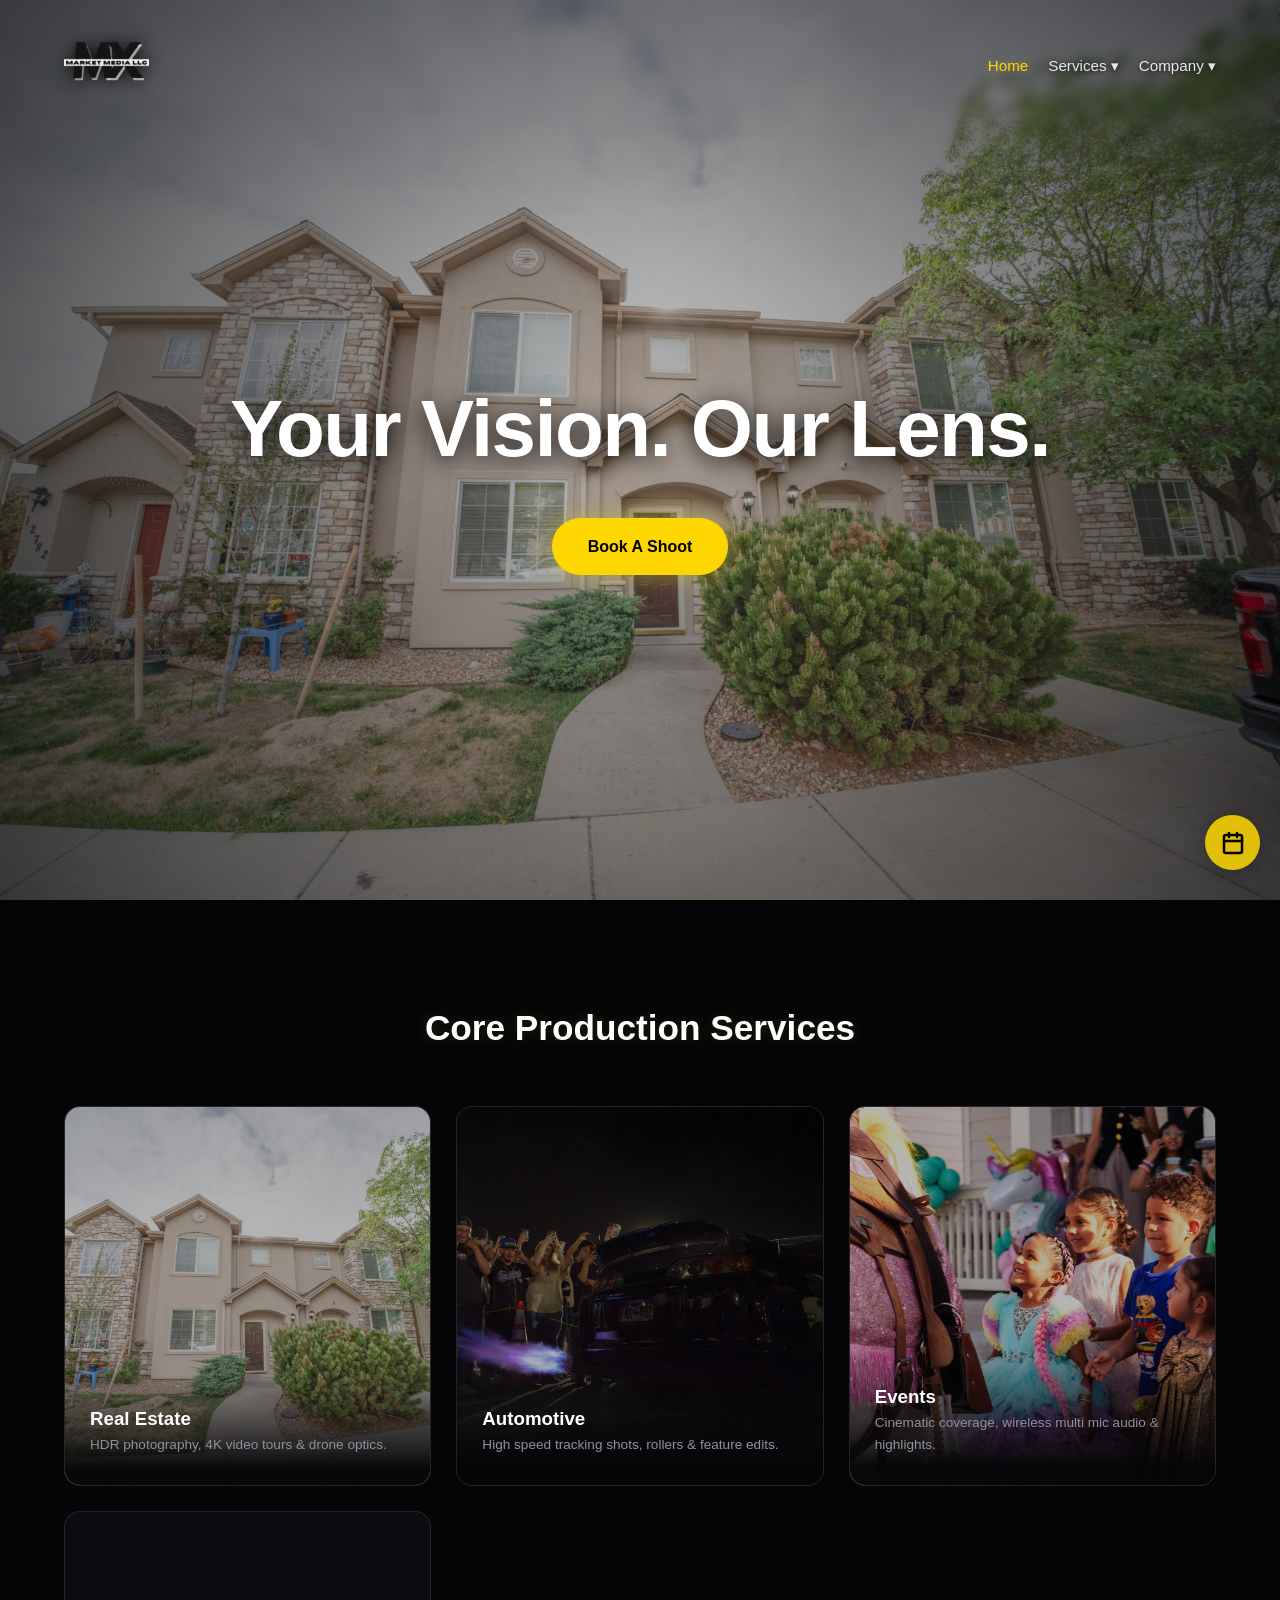
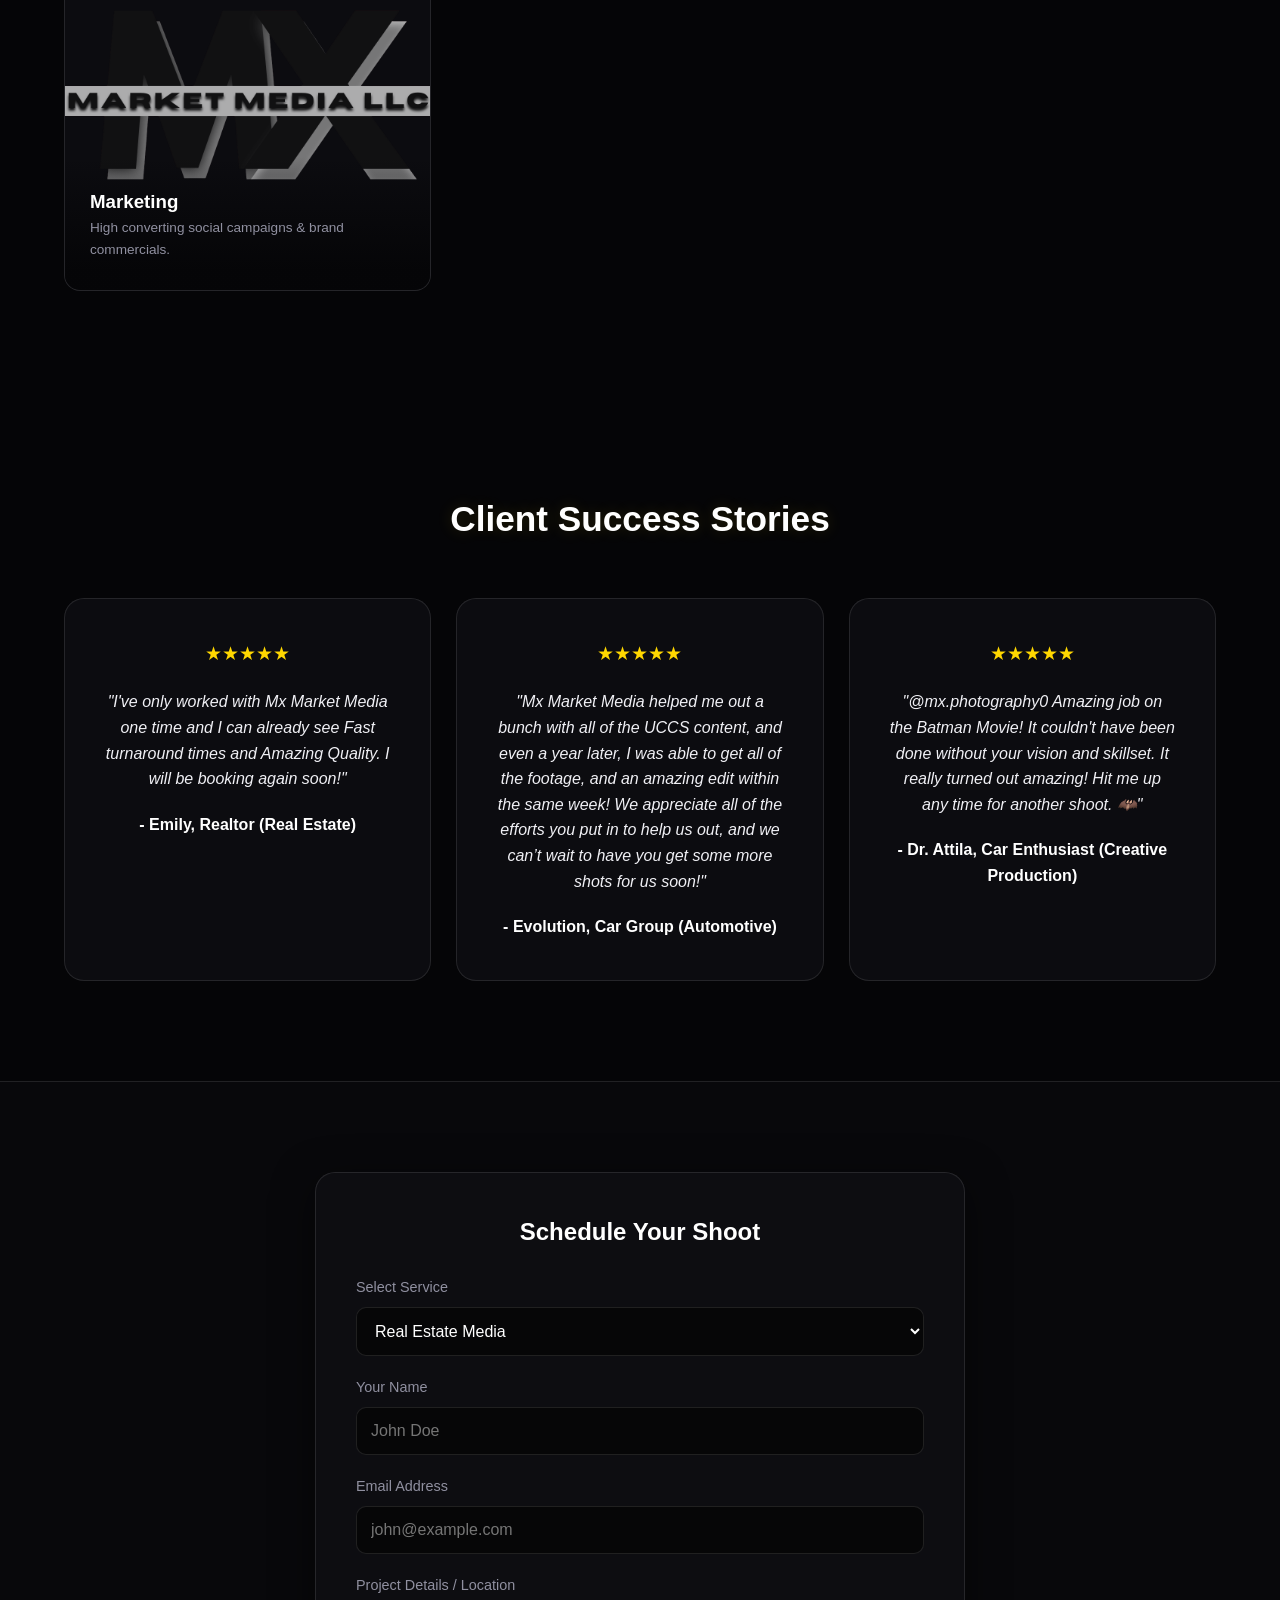
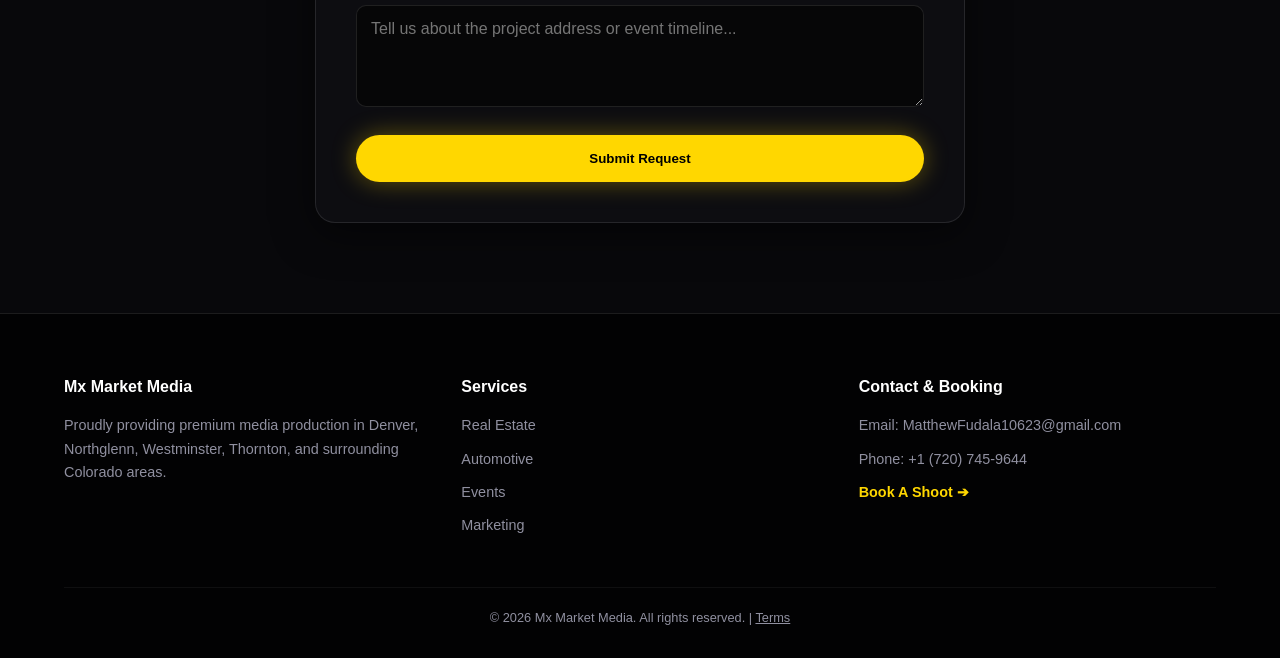
==== index.html @ cdf4feaf "Update index.html" ====
<!DOCTYPE html>
<html lang="en">
<head>
  <meta charset="UTF-8" />
  <meta name="viewport" content="width=device-width, initial-scale=1.0" />
  <title>Denver & Northglenn Videographer & Photographer | Mx Market Media</title>
  
  <!-- SEO Meta Description -->
  <meta name="description" content="High-end commercial videographer and photographer serving Denver, Northglenn, Westminster, and all of Colorado. Specializing in real estate, automotive, and event media." />
  
  <!-- Favicon -->
  <link rel="icon" type="image/png" href="images/favicon.png" />
  
  <link rel="stylesheet" href="style.css?v=8" />
  
  <!-- Local Business Schema for SEO -->
  <script type="application/ld+json">
  {
    "@context": "https://schema.org",
    "@type": "LocalBusiness",
    "name": "Mx Market Media LLC",
    "image": "https://www.mxmarketmedia.com/mx-market-media-logo.png",
    "url": "https://www.mxmarketmedia.com",
    "telephone": "+1-720-745-9644",
    "priceRange": "$$",
    "address": {
      "@type": "PostalAddress",
      "addressLocality": "Northglenn",
      "addressRegion": "CO",
      "addressCountry": "US"
    },
    "areaServed": [
      "Denver",
      "Thornton",
      "Northglenn",
      "Commerce City",
      "Lakewood",
      "Westminster",
      "Federal Heights",
      "Brighton",
      "Arvada",
      "Louisville",
      "Superior"
    ]
  }
  </script>
</head>
<body>

  <!-- Header with Dropdown Navigation -->
  <header>
    <a href="index.html">
      <img src="images/logo.png" alt="Mx Market Media" class="site-logo" onerror="this.onerror=null; this.src='images/logo.webp';" />
    </a>
       <nav>
      <a href="index.html" class="active">Home</a>
      
      <div class="dropdown" id="servicesDropdown">
        <span class="dropbtn">Services ▾</span>
        <div class="dropdown-content">
          <a href="real-estate.html">Real Estate</a>
          <a href="automotive.html">Automotive</a>
          <a href="events.html">Events</a>
          <a href="marketing.html">Marketing</a>
        </div>
      </div>

      <div class="dropdown" id="companyDropdown">
        <span class="dropbtn">Company ▾</span>
        <div class="dropdown-content">
          <a href="about.html">About</a>
          <a href="gear.html">Gear</a>
          <a href="terms.html">Terms & Conditions</a>
        </div>
      </div>
    </nav>

  </header>

  <!-- Hero Section -->
  <section class="hero">
    <video class="hero-video" autoplay loop muted playsinline poster="images/real-estate-1.jpg">
      <source src="images/hero-video.mp4" type="video/mp4" />
    </video>
    <div class="hero-overlay"></div>
    <h1>Your Vision. Our Lens.</h1>
    <a href="#booking" class="btn-gold">Book A Shoot</a>
  </section>

  <!-- Services Gateway Grid -->
  <section class="services-section">
    <h2 class="section-title">Core Production Services</h2>
    <div class="services-grid">
      
      <a href="real-estate.html" class="service-card">
        <img src="images/real-estate-1.jpg" alt="Denver real estate photography and 4K video tours by Mx Market Media" onerror="this.src='https://images.unsplash.com/photo-1600596542815-ffad4c1539a9?w=800'" />
        <div class="service-card-content">
          <h3 style="color: #FFF;">Real Estate</h3>
          <p style="color: var(--text-muted); font-size: 0.85rem;">HDR photography, 4K video tours & drone optics.</p>
        </div>
      </a>

      <a href="automotive.html" class="service-card">
        <img src="images/automotive-1.jpg" alt="Automotive tracking shots and car videography in Westminster and Denver" onerror="this.src='https://images.unsplash.com/photo-1617814076367-b759c7d7e738?w=800'" />
        <div class="service-card-content">
          <h3 style="color: #FFF;">Automotive</h3>
          <p style="color: var(--text-muted); font-size: 0.85rem;">High speed tracking shots, rollers & feature edits.</p>
        </div>
      </a>

      <a href="events.html" class="service-card">
        <img src="images/events-1.jpg" alt="Northglenn and Denver event video coverage and highlight reels" onerror="this.src='https://images.unsplash.com/photo-1511578314322-379afb476865?w=800'" />
        <div class="service-card-content">
          <h3 style="color: #FFF;">Events</h3>
          <p style="color: var(--text-muted); font-size: 0.85rem;">Cinematic coverage, wireless multi mic audio & highlights.</p>
        </div>
      </a>

      <a href="marketing.html" class="service-card">
        <img src="images/marketing-1.jpg" alt="Commercial video marketing and brand campaigns in Colorado" onerror="this.src='https://images.unsplash.com/photo-1460925895917-afdab827c52f?w=800'" />
        <div class="service-card-content">
          <h3 style="color: #FFF;">Marketing</h3>
          <p style="color: var(--text-muted); font-size: 0.85rem;">High converting social campaigns & brand commercials.</p>
        </div>
      </a>

    </div>
  </section>

  <!-- Testimonial Section -->
  <section class="testimonial-section">
    <h2 class="section-title">Client Success Stories</h2>
    <div class="testimonial-grid">
      
      <div class="testimonial-card">
        <span class="stars">★★★★★</span>
        <p class="testimonial-text">"I've only worked with Mx Market Media one time and I can already see Fast turnaround times and Amazing Quality. I will be booking again soon!"</p>
        <span class="testimonial-author">- Emily, Realtor (Real Estate)</span>
      </div>

      <div class="testimonial-card">
        <span class="stars">★★★★★</span>
        <p class="testimonial-text">"Mx Market Media helped me out a bunch with all of the UCCS content, and even a year later, I was able to get all of the footage, and an amazing edit within the same week! We appreciate all of the efforts you put in to help us out, and we can’t wait to have you get some more shots for us soon!"</p>
        <span class="testimonial-author">- Evolution, Car Group (Automotive)</span>
      </div>

      <div class="testimonial-card">
        <span class="stars">★★★★★</span>
        <p class="testimonial-text">"@mx.photography0 Amazing job on the Batman Movie! It couldn't have been done without your vision and skillset. It really turned out amazing! Hit me up any time for another shoot. 🦇"</p>
        <span class="testimonial-author">- Dr. Attila, Car Enthusiast (Creative Production)</span>
      </div>

    </div>
  </section>

  <!-- Bottom Contact / Booking Form -->
  <section id="booking" class="booking-section">
    <div class="form-container">
      <h2 style="text-align: center; margin-bottom: 25px; color: #FFF;">Schedule Your Shoot</h2>
      <form action="https://formspree.io/f/mkodbawg" method="POST">
        <div class="form-group">
          <label for="service">Select Service</label>
          <select id="service" name="service" required>
            <option value="Real Estate">Real Estate Media</option>
            <option value="Automotive">Automotive Media</option>
            <option value="Event Coverage">Event Coverage</option>
            <option value="Commercial Marketing">Commercial / Brand</option>
          </select>
        </div>
        <div class="form-group">
          <label for="name">Your Name</label>
          <input type="text" id="name" name="name" placeholder="John Doe" required />
        </div>
        <div class="form-group">
          <label for="email">Email Address</label>
          <input type="email" id="email" name="email" placeholder="john@example.com" required />
        </div>
        <div class="form-group">
          <label for="details">Project Details / Location</label>
          <textarea id="details" name="details" rows="4" placeholder="Tell us about the project address or event timeline..."></textarea>
        </div>
        <button type="submit" class="btn-gold" style="width: 100%;">Submit Request</button>
      </form>
    </div>
  </section>

  <!-- Global Footer -->
  <footer>
    <div class="footer-grid">
      <div class="footer-col">
        <h4>Mx Market Media</h4>
        <p>Proudly providing premium media production in Denver, Northglenn, Westminster, Thornton, and surrounding Colorado areas.</p>
      </div>
      <div class="footer-col">
        <h4>Services</h4>
        <a href="real-estate.html">Real Estate</a>
        <a href="automotive.html">Automotive</a>
        <a href="events.html">Events</a>
        <a href="marketing.html">Marketing</a>
      </div>
      <div class="footer-col">
        <h4>Contact & Booking</h4>
        <a href="mailto:MatthewFudala10623@gmail.com">Email: MatthewFudala10623@gmail.com</a>
        <a href="tel:+1 (720) 745-9644">Phone: +1 (720) 745-9644</a>
        <a href="#booking" style="color: var(--accent-gold) !important; font-weight: 600; margin-top: 5px;">Book A Shoot ➔</a>
      </div>
    </div>
    <div class="footer-bottom">&copy; 2026 Mx Market Media. All rights reserved. | <a href="terms.html" style="color: var(--text-muted, #aaa); text-decoration: underline;">Terms</a></div>
  </footer>

<!-- Floating Booking Icon -->
  <div class="floating-booking-btn" onclick="Calendly.initPopupWidget({url: 'https://calendly.com/matthewfudala10623/booking'}); return false;">
    <svg width="24" height="24" viewBox="0 0 24 24" fill="none" stroke="currentColor" stroke-width="2.5" stroke-linecap="round" stroke-linejoin="round">
      <rect x="3" y="4" width="18" height="18" rx="2" ry="2"></rect>
      <line x1="16" y1="2" x2="16" y2="6"></line>
      <line x1="8" y1="2" x2="8" y2="6"></line>
      <line x1="3" y1="10" x2="21" y2="10"></line>
    </svg>
  </div>

  <link href="https://assets.calendly.com/assets/external/widget.css" rel="stylesheet">
  <script src="https://assets.calendly.com/assets/external/widget.js" type="text/javascript" async></script>

  <script>
    document.addEventListener('DOMContentLoaded', () => {
      // Highlight Active Tab
      const currentPath = window.location.pathname.split("/").pop() || 'index.html';
      document.querySelectorAll('nav a').forEach(link => {
        if (link.getAttribute('href') === currentPath) link.classList.add('active-link');
      });
    });
  </script>

</body>
</html>
---- style.css ----
/* ==========================================
   MX MARKET MEDIA - CRYSTAL GLASS DESIGN SYSTEM
   ========================================== */
:root {
  --bg-dark: #050507;
  --card-bg: rgba(18, 18, 22, 0.65);
  --accent-gold: #FFD700;
  --gold-glow: rgba(255, 215, 0, 0.35);
  --text-main: #F0F0F5;
  --text-muted: #9090A0;
  --glass-border: rgba(255, 255, 255, 0.1);
}

* {
  margin: 0;
  padding: 0;
  box-sizing: border-box;
  font-family: -apple-system, BlinkMacSystemFont, "SF Pro Display", "Segoe UI", Roboto, sans-serif;
}

body {
  background-color: var(--bg-dark);
  color: var(--text-main);
  overflow-x: hidden;
  line-height: 1.6;
}

/* Kills any browser default purple hyperlink text */
a, a:visited {
  color: var(--text-main);
  text-decoration: none;
}

/* ==========================================
   HEADER & DROPDOWN NAVIGATION (WITH FADE)
   ========================================== */
header {
  position: fixed;
  top: 0;
  left: 0;
  width: 100%;
  z-index: 9999;
  display: flex;
  justify-content: space-between;
  align-items: center;
  padding: 20px 5%;
  background: transparent !important;
  border-bottom: none !important;
}

/* THE MAGIC FADE: Dialed down to a gentle 6px blur so it's easy on the eyes */
header::before {
  content: "";
  position: absolute;
  top: 0;
  left: 0;
  width: 100%;
  height: 140%; 
  z-index: -1;
  -webkit-backdrop-filter: blur(6px) saturate(110%);
  backdrop-filter: blur(6px) saturate(110%);
  -webkit-mask-image: linear-gradient(to bottom, black 55%, transparent 100%);
  mask-image: linear-gradient(to bottom, black 55%, transparent 100%);
}

/* Increased Logo Size */
.site-logo {
  height: 85px; 
  width: auto;
  object-fit: contain;
  filter: drop-shadow(0 0 8px rgba(0,0,0,0.8));
  transition: filter 0.3s ease, transform 0.3s ease;
}

.site-logo:hover {
  filter: drop-shadow(0 0 12px var(--gold-glow));
  transform: scale(1.02);
}

nav {
  display: flex;
  gap: 20px;
  align-items: center;
}

nav a, .dropbtn {
  color: rgba(255, 255, 255, 0.88) !important;
  font-size: 0.95rem;
  font-weight: 500;
  text-shadow: 0 1px 6px rgba(0, 0, 0, 0.9);
  transition: all 0.2s ease;
  cursor: pointer;
  display: flex;
  align-items: center;
  gap: 4px;
}

nav a:hover, nav a.active, .dropdown:hover .dropbtn, .dropdown.active .dropbtn {
  color: var(--accent-gold) !important;
  text-shadow: 0 0 10px var(--gold-glow);
}

/* Vertical Dropdown Menu */
.dropdown {
  position: relative;
  display: inline-block;
}

.dropdown-content {
  display: none;
  position: absolute;
  top: calc(100% + 15px);
  left: 50%;
  transform: translateX(-50%);
  background: rgba(10, 10, 14, 0.98);
  backdrop-filter: blur(12px);
  -webkit-backdrop-filter: blur(12px);
  min-width: 200px;
  border: 1px solid var(--glass-border);
  border-radius: 12px;
  padding: 8px 0;
  box-shadow: 0 15px 35px rgba(0,0,0,0.9), 0 0 20px rgba(255, 215, 0, 0.15);
  z-index: 10000;
  flex-direction: column;
}

.dropdown-content a {
  color: var(--text-main) !important;
  padding: 12px 20px;
  display: block;
  font-size: 0.9rem;
  text-align: left;
  white-space: nowrap;
  border-bottom: 1px solid rgba(255, 255, 255, 0.04);
}

.dropdown-content a:last-child {
  border-bottom: none;
}

.dropdown-content a:hover {
  background: rgba(255, 215, 0, 0.15);
  color: var(--accent-gold) !important;
}

.dropdown:hover .dropdown-content,
.dropdown.active .dropdown-content {
  display: flex;
}

/* ==========================================
   PAGE HEROES & SPACING
   ========================================== */
.hero {
  position: relative;
  height: 100vh;
  width: 100%;
  display: flex;
  flex-direction: column;
  justify-content: center;
  align-items: center;
  text-align: center;
  padding: 0 20px;
}

.page-hero {
  position: relative;
  padding: 190px 5% 70px;
  text-align: center;
  background: linear-gradient(to bottom, rgba(12, 12, 16, 0.85), var(--bg-dark));
  border-bottom: 1px solid var(--glass-border);
}

.page-hero h1 {
  font-size: clamp(2.4rem, 5vw, 4rem);
  font-weight: 800;
  margin-bottom: 15px;
  color: #FFFFFF;
  text-shadow: 0 2px 20px rgba(0,0,0,0.8);
}

.page-hero p {
  color: var(--text-muted);
  font-size: 1.1rem;
  max-width: 700px;
  margin: 0 auto;
}

.hero-video {
  position: absolute;
  top: 0;
  left: 0;
  width: 100%;
  height: 100%;
  object-fit: cover;
  z-index: -2;
}

.hero-overlay {
  position: absolute;
  top: 0;
  left: 0;
  width: 100%;
  height: 100%;
  background: radial-gradient(circle, rgba(5,5,7,0.2) 0%, rgba(5,5,7,0.75) 100%);
  z-index: -1;
}

.hero h1 {
  font-size: clamp(2.8rem, 7vw, 5rem);
  font-weight: 800;
  letter-spacing: -0.02em;
  margin-bottom: 25px;
  margin-top: 40px;
  color: #FFFFFF;
  text-shadow: 0 4px 25px rgba(0, 0, 0, 0.9);
}

/* ==========================================
   GOLD GLOW BUTTONS
   ========================================== */
.btn-gold {
  display: inline-block;
  padding: 16px 36px;
  background: var(--accent-gold);
  color: #000 !important;
  font-weight: 700;
  text-decoration: none;
  border-radius: 99px;
  border: none;
  cursor: pointer;
  box-shadow: 0 0 25px var(--gold-glow);
  transition: transform 0.2s ease, box-shadow 0.2s ease;
}

.btn-gold:hover {
  transform: translateY(-2px);
  box-shadow: 0 0 40px rgba(255, 215, 0, 0.65);
}

/* ==========================================
   GRIDS & IMAGE GALLERIES
   ========================================== */
.content-section {
  padding: 80px 5%;
  max-width: 1300px;
  margin: 0 auto;
}

.services-section {
  padding: 100px 5%;
  max-width: 1300px;
  margin: 0 auto;
}

.section-title {
  text-align: center;
  font-size: 2.2rem;
  margin-bottom: 50px;
  color: #FFFFFF;
  text-shadow: 0 0 15px rgba(255, 215, 0, 0.15);
}

.services-grid, .gear-grid, .gallery-grid {
  display: grid;
  grid-template-columns: repeat(auto-fit, minmax(280px, 1fr));
  gap: 25px;
}

/* Service Card Image Cut-Off Fix */
.service-card {
  position: relative;
  height: 380px;
  border-radius: 16px;
  overflow: hidden;
  text-decoration: none;
  border: 1px solid var(--glass-border);
  background: var(--card-bg);
  transition: transform 0.3s ease, border-color 0.3s ease, box-shadow 0.3s ease;
}

.service-card img {
  position: absolute;
  top: 0;
  left: 0;
  width: 100%;
  height: 100%;
  object-fit: cover;
  opacity: 0.7;
  z-index: 1; /* Keeps image beneath text */
  transition: transform 0.5s ease, opacity 0.5s ease;
}

.service-card-content {
  position: absolute;
  bottom: 0;
  left: 0;
  width: 100%;
  padding: 30px 25px;
  background: linear-gradient(to top, rgba(5,5,7,0.98) 15%, transparent);
  z-index: 2; /* Keeps text above image */
}

.service-card:hover {
  transform: translateY(-6px);
  border-color: rgba(255, 215, 0, 0.5);
  box-shadow: 0 0 30px var(--gold-glow);
}

.service-card:hover img {
  transform: scale(1.05);
  opacity: 0.9;
}

/* Gallery Portfolio Settings */
.gallery-card {
  position: relative;
  height: 280px;
  border-radius: 16px;
  overflow: hidden;
  border: 1px solid var(--glass-border);
  background: var(--card-bg);
  box-shadow: 0 10px 30px rgba(0,0,0,0.4);
  cursor: pointer; /* Makes it look clickable */
  transition: transform 0.3s ease, border-color 0.3s ease, box-shadow 0.3s ease;
}

.gallery-card img {
  width: 100%;
  height: 100%;
  object-fit: cover;
  transition: transform 0.5s ease, opacity 0.5s ease;
}

.gallery-card:hover {
  transform: translateY(-6px);
  border-color: rgba(255, 215, 0, 0.5);
  box-shadow: 0 0 30px var(--gold-glow);
}

.gallery-card:hover img {
  transform: scale(1.06);
}

.gear-card, .info-card {
  background: var(--card-bg);
  padding: 30px;
  border-radius: 16px;
  border: 1px solid var(--glass-border);
  backdrop-filter: blur(20px);
  box-shadow: 0 10px 30px rgba(0,0,0,0.4);
  transition: transform 0.3s ease, border-color 0.3s ease;
}

.gear-card:hover, .info-card:hover {
  transform: translateY(-4px);
  border-color: rgba(255, 215, 0, 0.4);
  box-shadow: 0 0 25px var(--gold-glow);
}

.gear-card h3, .info-card h3 {
  color: var(--accent-gold);
  margin-bottom: 15px;
  font-size: 1.25rem;
}

.gear-card ul {
  list-style: none;
  padding: 0;
}

.gear-card li {
  color: var(--text-main);
  padding: 8px 0;
  border-bottom: 1px solid rgba(255, 255, 255, 0.05);
  font-size: 0.95rem;
}

.gear-card li:last-child {
  border-bottom: none;
}

/* ==========================================
   LIGHTBOX OVERLAY ENGINE
   ========================================== */
.lightbox {
  display: none;
  position: fixed;
  z-index: 999999;
  left: 0;
  top: 0;
  width: 100%;
  height: 100%;
  background-color: rgba(5, 5, 7, 0.95);
  backdrop-filter: blur(10px);
  -webkit-backdrop-filter: blur(10px);
  align-items: center;
  justify-content: center;
}

.lightbox.active {
  display: flex;
}

.lightbox-img {
  max-width: 90%;
  max-height: 85vh;
  border-radius: 8px;
  box-shadow: 0 10px 40px rgba(0,0,0,0.8);
  user-select: none;
}

.close-lightbox {
  position: absolute;
  top: 25px;
  right: 35px;
  color: #fff;
  font-size: 45px;
  font-weight: 300;
  cursor: pointer;
  transition: color 0.2s ease;
  z-index: 1000000;
}

.close-lightbox:hover {
  color: var(--accent-gold);
}

.lightbox-prev, .lightbox-next {
  cursor: pointer;
  position: absolute;
  top: 50%;
  transform: translateY(-50%);
  background: rgba(0, 0, 0, 0.5);
  color: white;
  border: 1px solid rgba(255,255,255,0.2);
  font-size: 24px;
  padding: 15px 22px;
  border-radius: 50%;
  transition: all 0.2s ease;
  user-select: none;
}

.lightbox-prev:hover, .lightbox-next:hover {
  background: var(--accent-gold);
  color: black;
  border-color: var(--accent-gold);
}

.lightbox-prev { left: 30px; }
.lightbox-next { right: 30px; }

/* ==========================================
   FORM & FOOTER
   ========================================== */
.booking-section {
  padding: 90px 5%;
  background: rgba(10, 10, 14, 0.6);
  border-top: 1px solid var(--glass-border);
}

.form-container {
  max-width: 650px;
  margin: 0 auto;
  background: var(--card-bg);
  padding: 40px;
  border-radius: 20px;
  border: 1px solid var(--glass-border);
  backdrop-filter: blur(20px);
  box-shadow: 0 10px 40px rgba(0, 0, 0, 0.5);
}

.form-group {
  margin-bottom: 20px;
}

.form-group label {
  display: block;
  margin-bottom: 8px;
  font-size: 0.9rem;
  color: var(--text-muted);
}

.form-group input, .form-group select, .form-group textarea {
  width: 100%;
  padding: 14px;
  background: rgba(5, 5, 7, 0.8);
  border: 1px solid var(--glass-border);
  border-radius: 10px;
  color: #FFF;
  font-size: 1rem;
  outline: none;
  transition: border-color 0.2s ease, box-shadow 0.2s ease;
}

.form-group input:focus, .form-group select:focus, .form-group textarea:focus {
  border-color: var(--accent-gold);
  box-shadow: 0 0 10px var(--gold-glow);
}

footer {
  padding: 60px 5% 30px;
  background: #020203;
  border-top: 1px solid var(--glass-border);
}

.footer-grid {
  max-width: 1200px;
  margin: 0 auto;
  display: grid;
  grid-template-columns: repeat(auto-fit, minmax(220px, 1fr));
  gap: 40px;
  margin-bottom: 40px;
}

.footer-col h4 {
  color: #FFF;
  font-size: 1rem;
  margin-bottom: 15px;
}

.footer-col a, .footer-col p {
  display: block;
  color: var(--text-muted) !important;
  text-decoration: none;
  margin-bottom: 10px;
  font-size: 0.9rem;
  transition: color 0.2s ease;
}

.footer-col a:hover {
  color: var(--accent-gold) !important;
}

.footer-bottom {
  text-align: center;
  color: var(--text-muted);
  font-size: 0.8rem;
  padding-top: 20px;
  border-top: 1px solid rgba(255, 255, 255, 0.05);
}

/* Mobile Responsiveness */
@media (max-width: 768px) {
  header { padding: 14px 5%; }
  nav { gap: 14px; }
  nav a, .dropbtn { font-size: 0.85rem; }
  .site-logo { height: 60px; } 
  .page-hero { padding: 150px 5% 50px; }
  .form-container { padding: 25px; }
  
  /* NEW: This fixes the image/text cut-off on mobile */
  .service-card {
    height: 250px !important; 
  }
  
  .lightbox-prev { left: 10px; padding: 10px 15px; font-size: 18px; }
  .lightbox-next { right: 10px; padding: 10px 15px; font-size: 18px; }
  .close-lightbox { top: 15px; right: 20px; font-size: 35px; }
}

/* ==========================================
   TESTIMONIAL SECTION
   ========================================== */
.testimonial-section {
  padding: 100px 5%;
  background: var(--bg-dark);
}

.testimonial-grid {
  display: grid;
  grid-template-columns: repeat(auto-fit, minmax(300px, 1fr));
  gap: 25px;
  max-width: 1200px;
  margin: 0 auto;
}

.testimonial-card {
  background: var(--card-bg);
  padding: 40px;
  border-radius: 20px;
  border: 1px solid var(--glass-border);
  backdrop-filter: blur(20px);
  text-align: center;
}

.stars {
  color: var(--accent-gold);
  font-size: 1.2rem;
  margin-bottom: 20px;
  display: block;
}

.testimonial-text {
  font-style: italic;
  color: var(--text-main);
  margin-bottom: 20px;
  line-height: 1.6;
}

.testimonial-author {
  font-weight: 700;
  color: #FFF;
  display: block;
}




/* ==========================================
   UPGRADES: ACTIVE TAB, FLOATING ICON & ANIMATIONS
   ========================================== */

/* ==========================================
   STATIC FLOATING BOOKING ICON
   ========================================== */
.floating-booking-btn {
  position: fixed;
  bottom: 30px;
  right: 20px;
  z-index: 9999;
  width: 55px;
  height: 55px;
  /* Semi-transparent gold using RGBA for the "glass" look */
  background-color: rgba(255, 215, 0, 0.85); 
  backdrop-filter: blur(4px);
  color: #000;
  border-radius: 50%;
  display: flex;
  align-items: center;
  justify-content: center;
  cursor: pointer;
  box-shadow: 0 4px 20px rgba(0, 0, 0, 0.3);
  transition: transform 0.3s ease, box-shadow 0.3s ease;
}

.floating-booking-btn:hover {
  transform: scale(1.1);
  box-shadow: 0 0 25px rgba(255, 215, 0, 0.6);
  background-color: rgba(255, 215, 0, 1); /* Goes solid gold on hover */
}
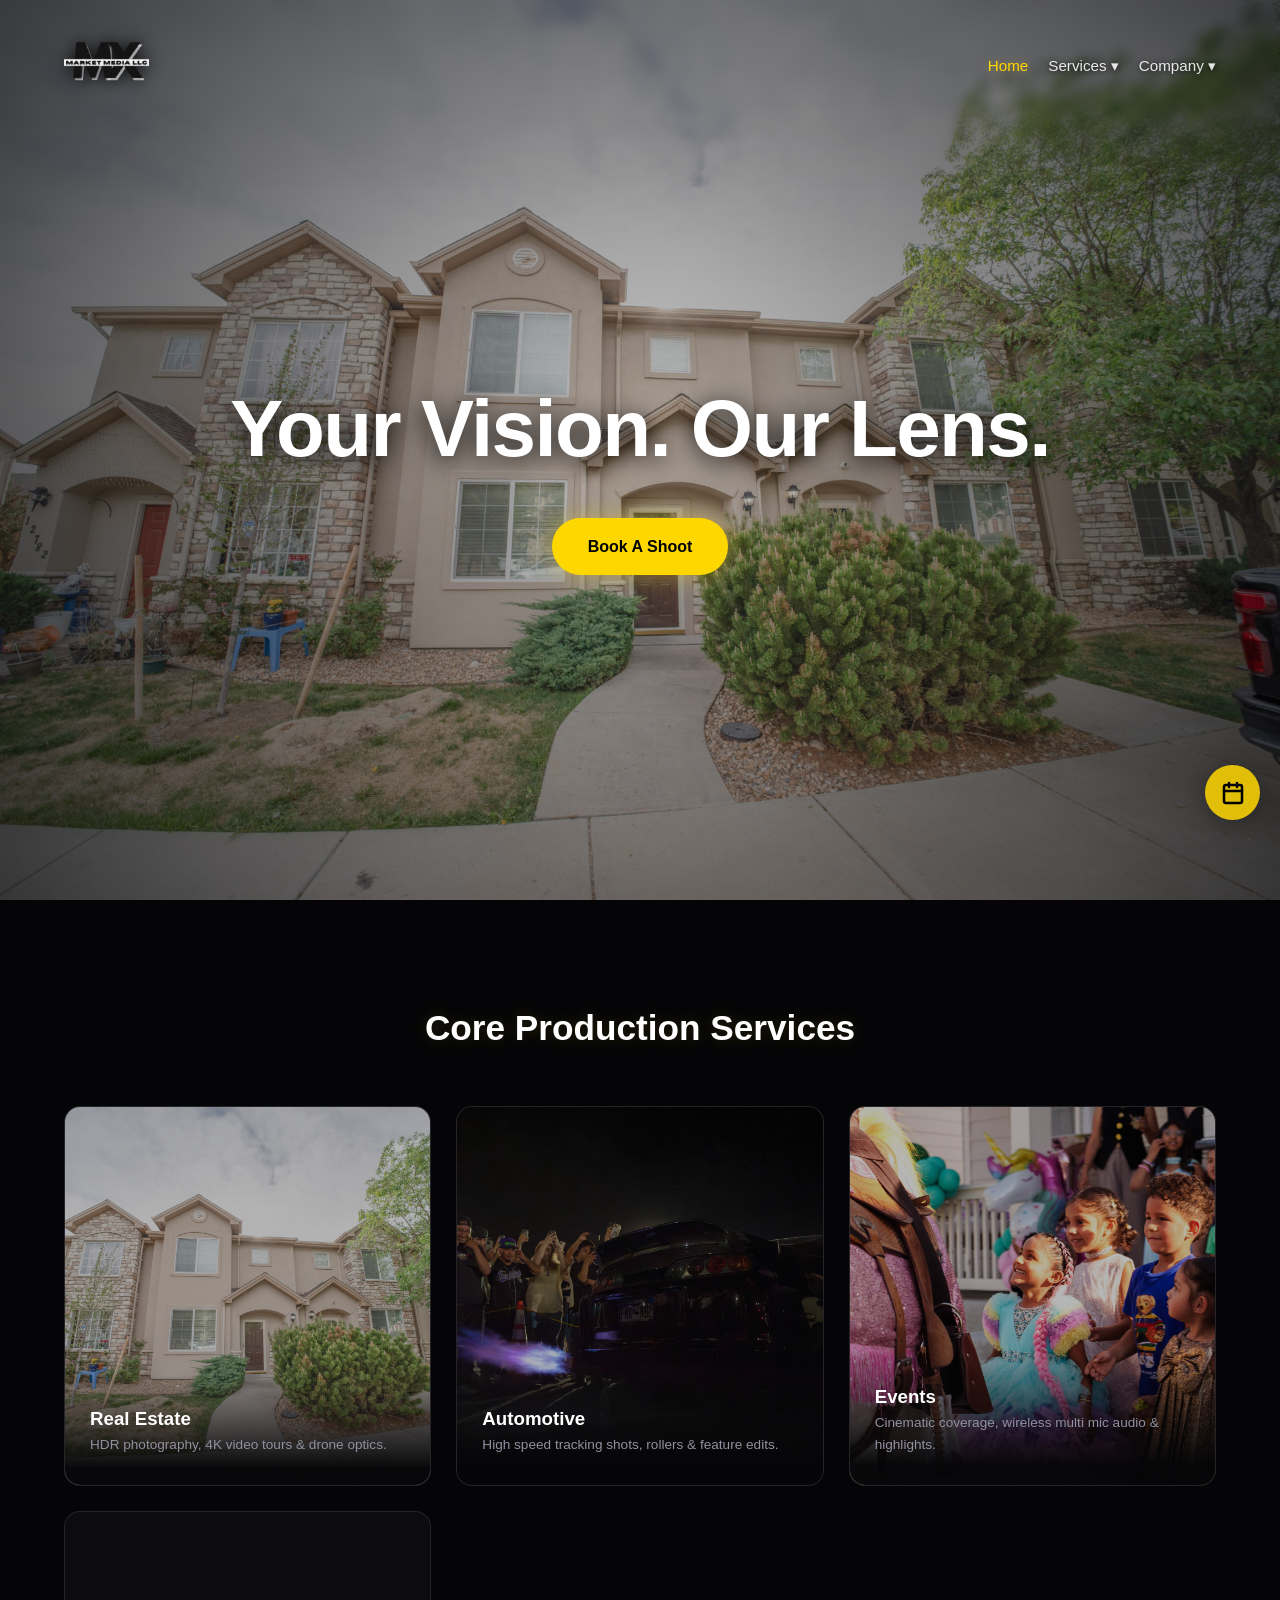
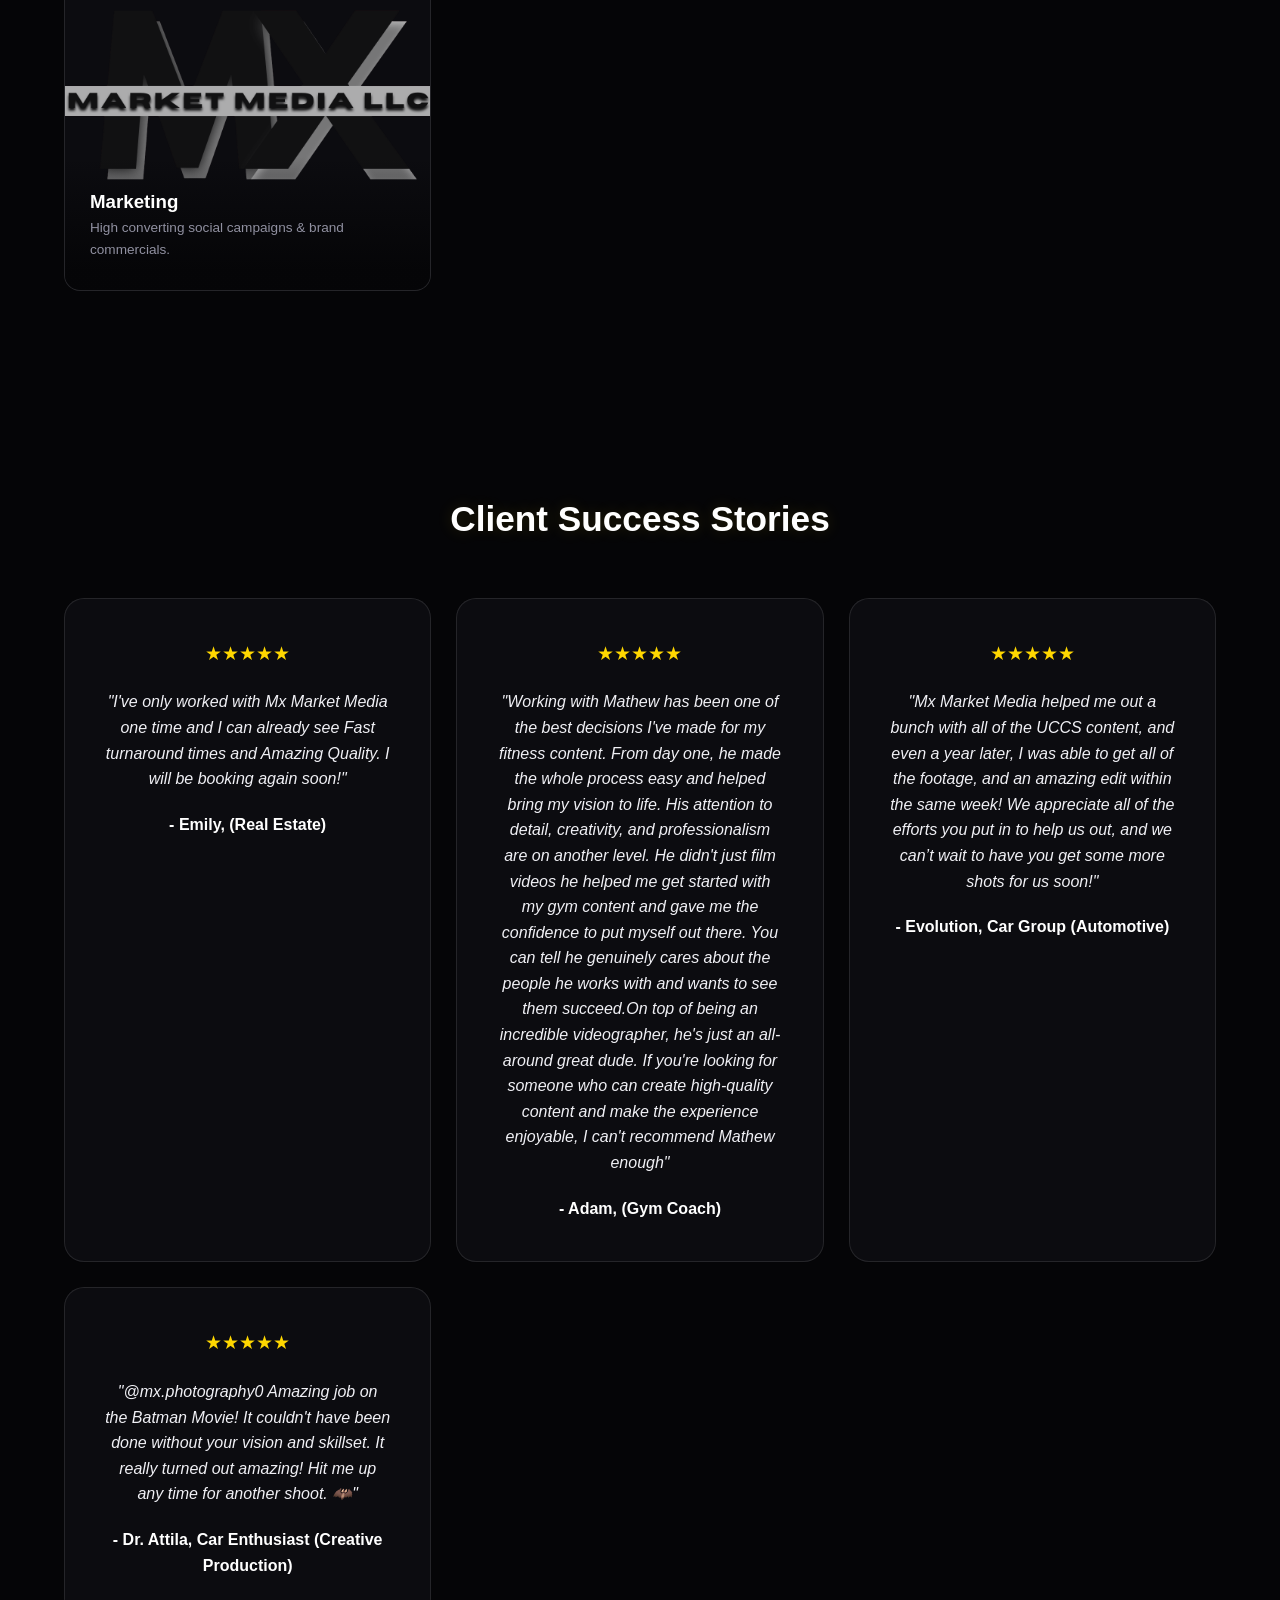
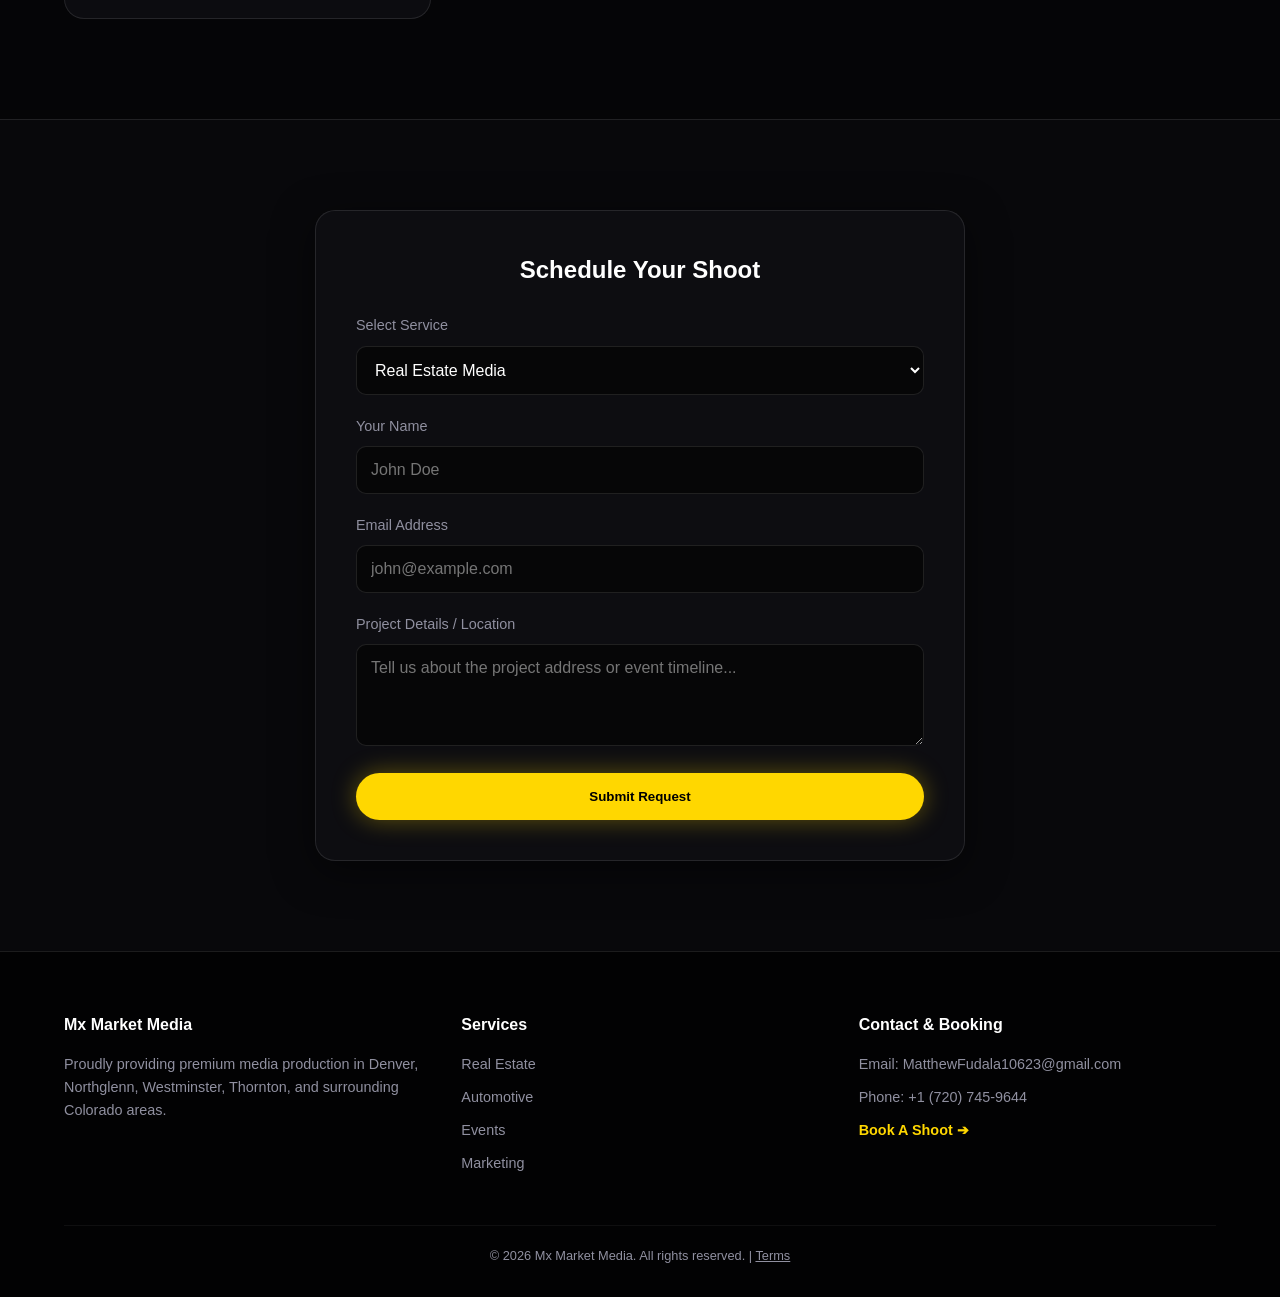
==== commit 8859a14b: "Update index.html" ====
--- a/index.html
+++ b/index.html
@@ -135,7 +135,15 @@
       <div class="testimonial-card">
         <span class="stars">★★★★★</span>
         <p class="testimonial-text">"I've only worked with Mx Market Media one time and I can already see Fast turnaround times and Amazing Quality. I will be booking again soon!"</p>
-        <span class="testimonial-author">- Emily, Realtor (Real Estate)</span>
+        <span class="testimonial-author">- Emily, (Real Estate)</span>
+      </div>
+
+      <div class="testimonial-card">
+        <span class="stars">★★★★★</span>
+        <p class="testimonial-text">"Working with Mathew has been one of the best decisions I've made for my fitness content. From day one, he made the whole process easy and helped bring my vision to life. His attention to detail, creativity, and professionalism are on another level.
+
+He didn't just film videos he helped me get started with my gym content and gave me the confidence to put myself out there. You can tell he genuinely cares about the people he works with and wants to see them succeed.On top of being an incredible videographer, he's just an all-around great dude. If you're looking for someone who can create high-quality content and make the experience enjoyable, I can't recommend Mathew enough"</p>
+        <span class="testimonial-author">- Adam, (Gym Coach)</span>
       </div>
 
       <div class="testimonial-card">
--- a/style.css
+++ b/style.css
@@ -616,12 +616,12 @@
    ========================================== */
 .floating-booking-btn {
   position: fixed;
-  bottom: 30px;
+  /* This uses 'calc' to add extra space for iPhone home bars */
+  bottom: calc(80px + env(safe-area-inset-bottom)); 
   right: 20px;
   z-index: 9999;
   width: 55px;
   height: 55px;
-  /* Semi-transparent gold using RGBA for the "glass" look */
   background-color: rgba(255, 215, 0, 0.85); 
   backdrop-filter: blur(4px);
   color: #000;
@@ -631,12 +631,7 @@
   justify-content: center;
   cursor: pointer;
   box-shadow: 0 4px 20px rgba(0, 0, 0, 0.3);
-  transition: transform 0.3s ease, box-shadow 0.3s ease;
-}
-
-.floating-booking-btn:hover {
-  transform: scale(1.1);
-  box-shadow: 0 0 25px rgba(255, 215, 0, 0.6);
-  background-color: rgba(255, 215, 0, 1); /* Goes solid gold on hover */
-}
-
+  transition: transform 0.3s ease, box-shadow 0.3s ease
+     border: 1px solid rgba(255, 255, 255, 0.3);;
+}
+
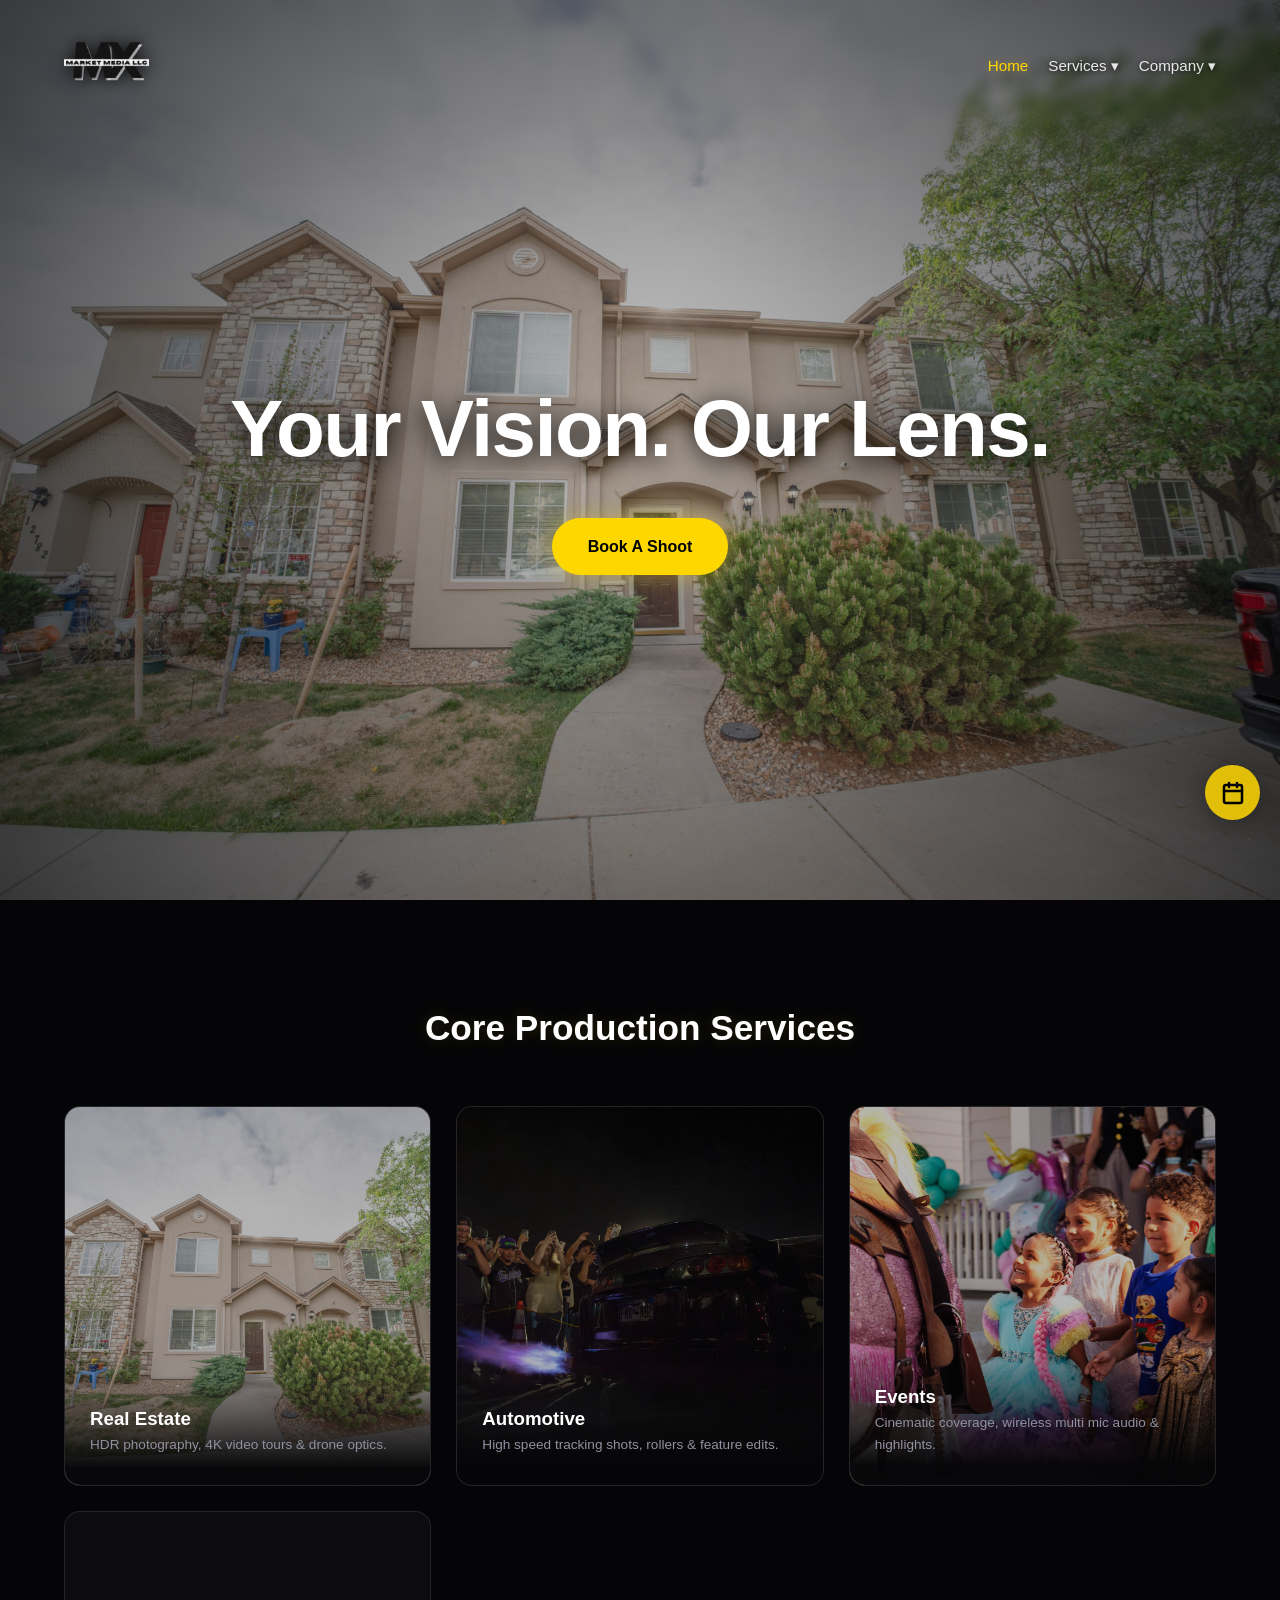
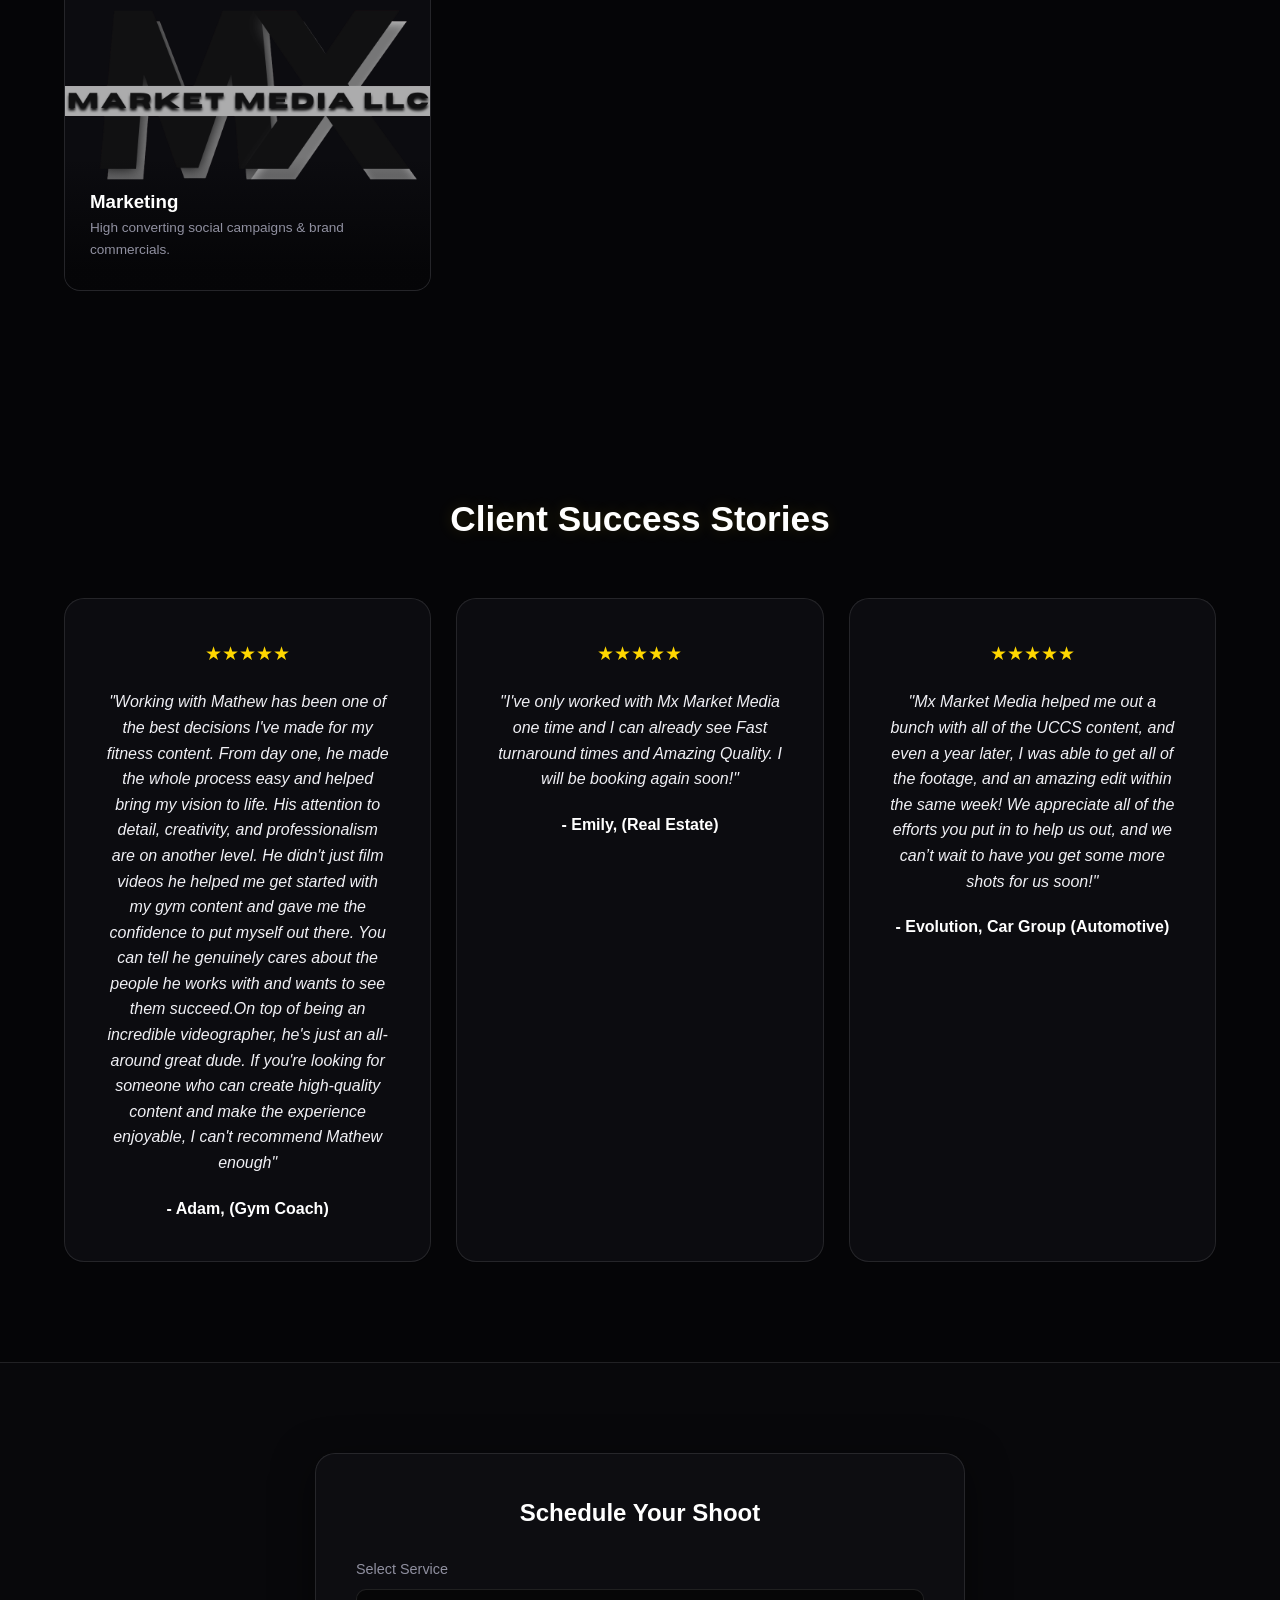
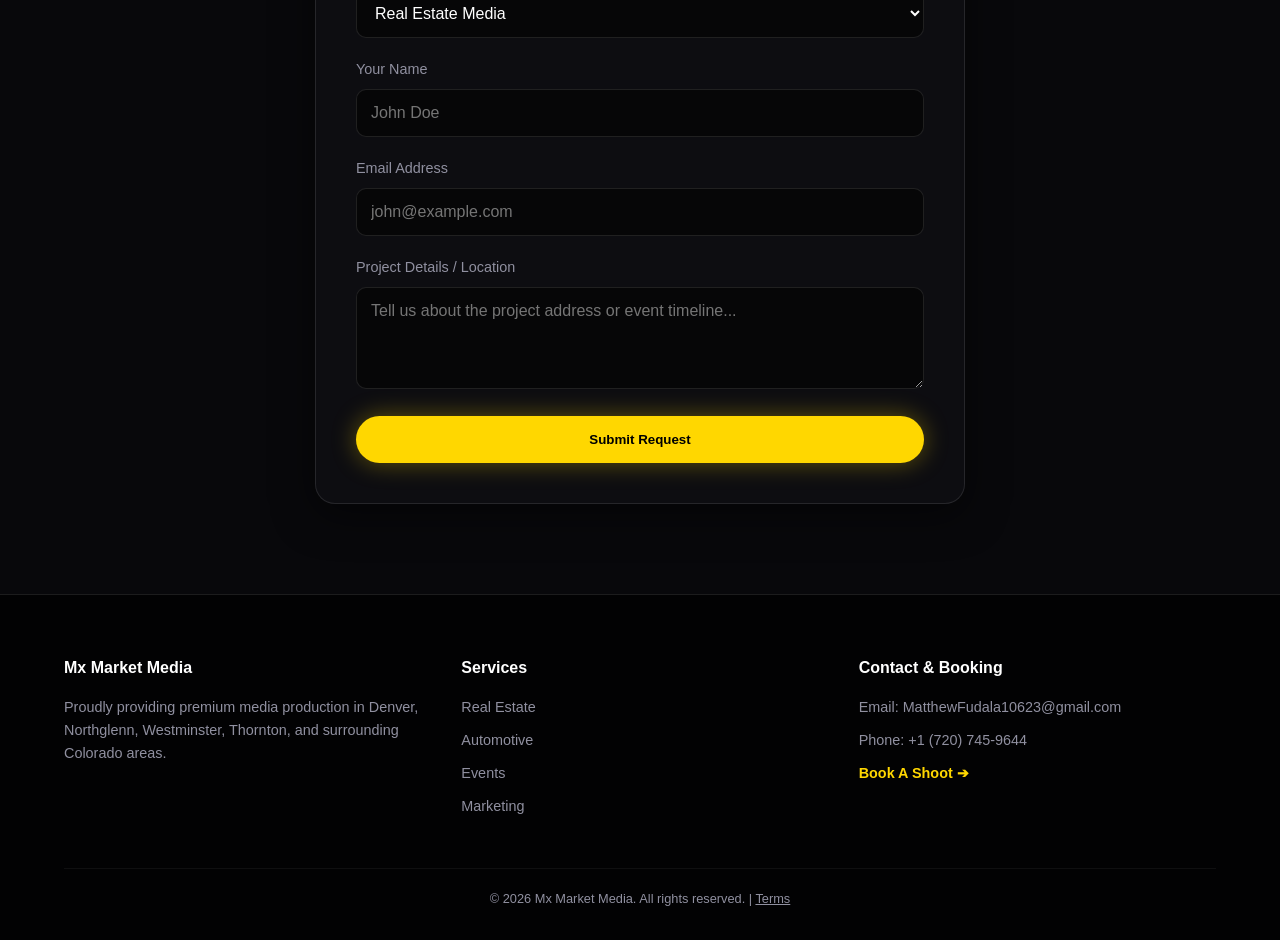
==== commit a581eee7: "Update index.html" ====
--- a/index.html
+++ b/index.html
@@ -132,31 +132,29 @@
     <h2 class="section-title">Client Success Stories</h2>
     <div class="testimonial-grid">
       
+   
+
+      <div class="testimonial-card">
+        <span class="stars">★★★★★</span>
+        <p class="testimonial-text">"Working with Mathew has been one of the best decisions I've made for my fitness content. From day one, he made the whole process easy and helped bring my vision to life. His attention to detail, creativity, and professionalism are on another level.
+
+He didn't just film videos he helped me get started with my gym content and gave me the confidence to put myself out there. You can tell he genuinely cares about the people he works with and wants to see them succeed.On top of being an incredible videographer, he's just an all-around great dude. If you're looking for someone who can create high-quality content and make the experience enjoyable, I can't recommend Mathew enough"</p>
+        <span class="testimonial-author">- Adam, (Gym Coach)</span>
+      </div>
+     
       <div class="testimonial-card">
         <span class="stars">★★★★★</span>
         <p class="testimonial-text">"I've only worked with Mx Market Media one time and I can already see Fast turnaround times and Amazing Quality. I will be booking again soon!"</p>
         <span class="testimonial-author">- Emily, (Real Estate)</span>
       </div>
-
-      <div class="testimonial-card">
-        <span class="stars">★★★★★</span>
-        <p class="testimonial-text">"Working with Mathew has been one of the best decisions I've made for my fitness content. From day one, he made the whole process easy and helped bring my vision to life. His attention to detail, creativity, and professionalism are on another level.
-
-He didn't just film videos he helped me get started with my gym content and gave me the confidence to put myself out there. You can tell he genuinely cares about the people he works with and wants to see them succeed.On top of being an incredible videographer, he's just an all-around great dude. If you're looking for someone who can create high-quality content and make the experience enjoyable, I can't recommend Mathew enough"</p>
-        <span class="testimonial-author">- Adam, (Gym Coach)</span>
-      </div>
-
+      
       <div class="testimonial-card">
         <span class="stars">★★★★★</span>
         <p class="testimonial-text">"Mx Market Media helped me out a bunch with all of the UCCS content, and even a year later, I was able to get all of the footage, and an amazing edit within the same week! We appreciate all of the efforts you put in to help us out, and we can’t wait to have you get some more shots for us soon!"</p>
         <span class="testimonial-author">- Evolution, Car Group (Automotive)</span>
       </div>
 
-      <div class="testimonial-card">
-        <span class="stars">★★★★★</span>
-        <p class="testimonial-text">"@mx.photography0 Amazing job on the Batman Movie! It couldn't have been done without your vision and skillset. It really turned out amazing! Hit me up any time for another shoot. 🦇"</p>
-        <span class="testimonial-author">- Dr. Attila, Car Enthusiast (Creative Production)</span>
-      </div>
+    
 
     </div>
   </section>
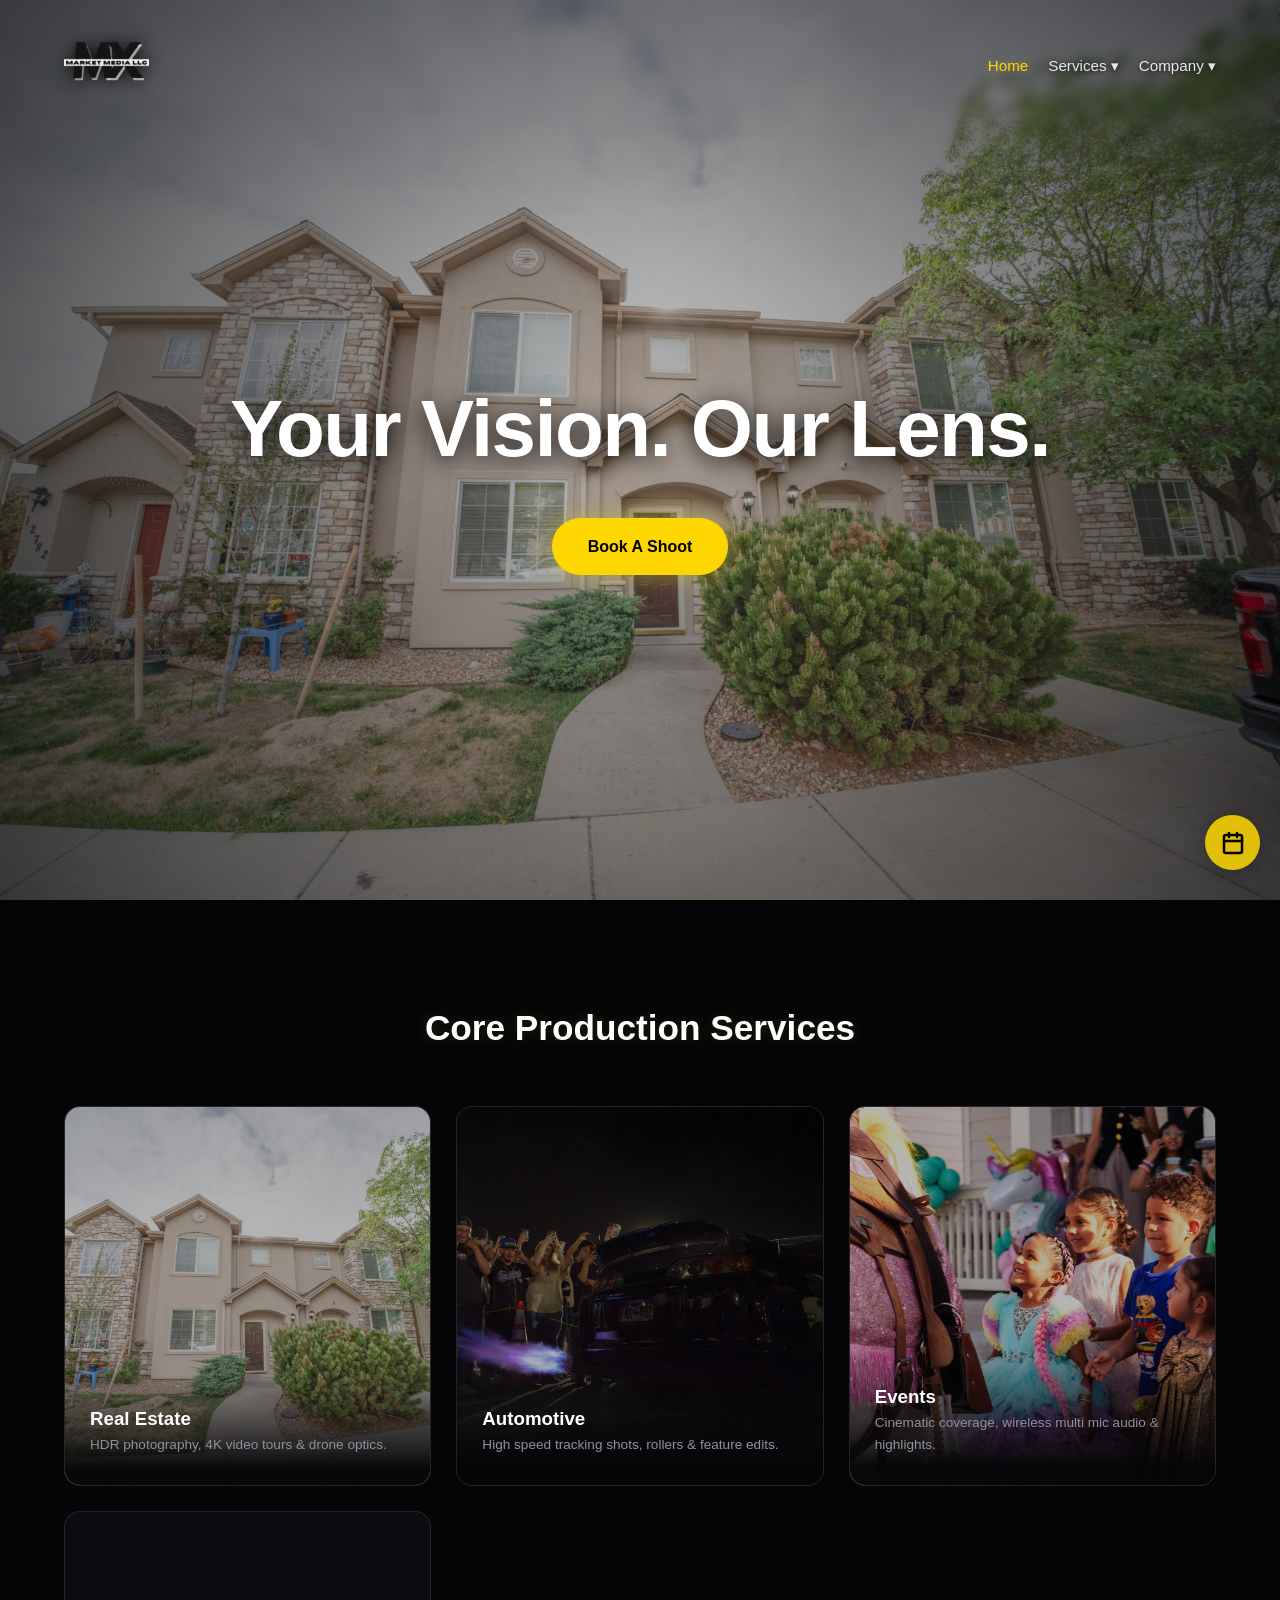
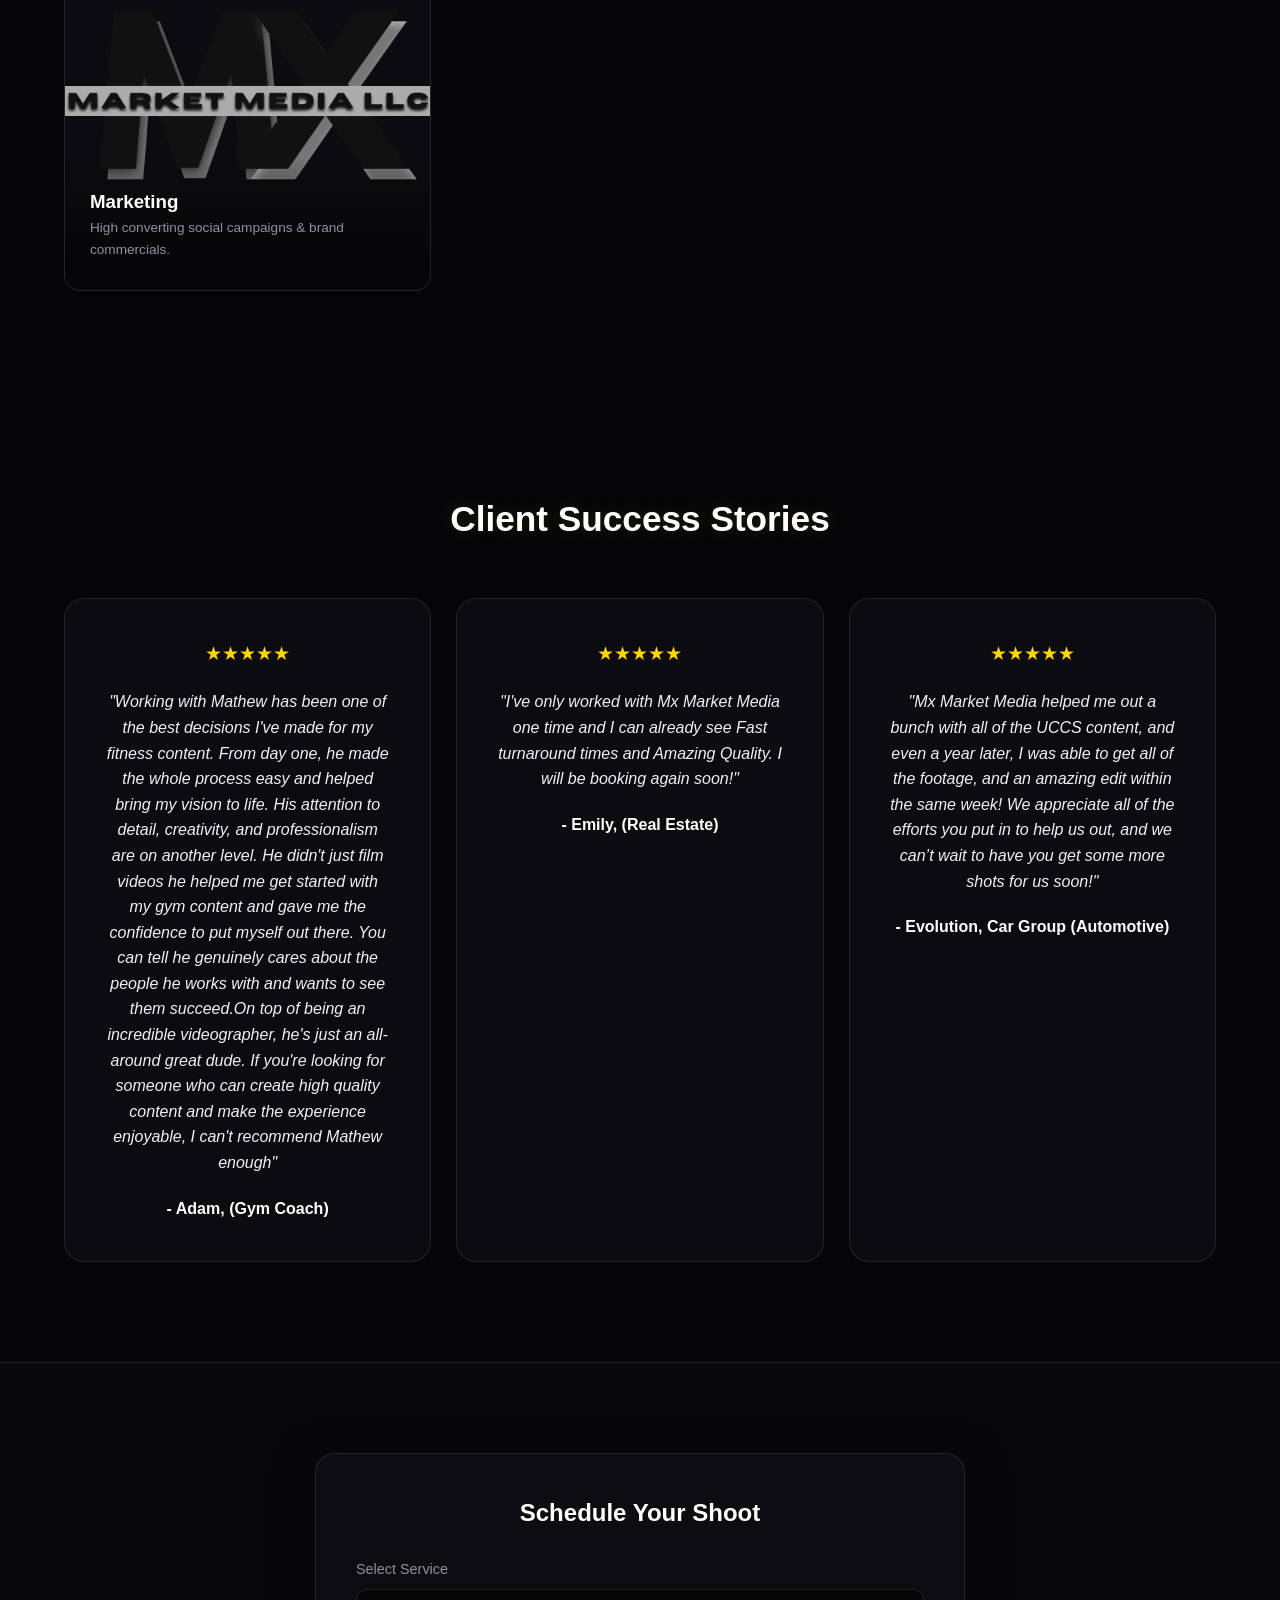
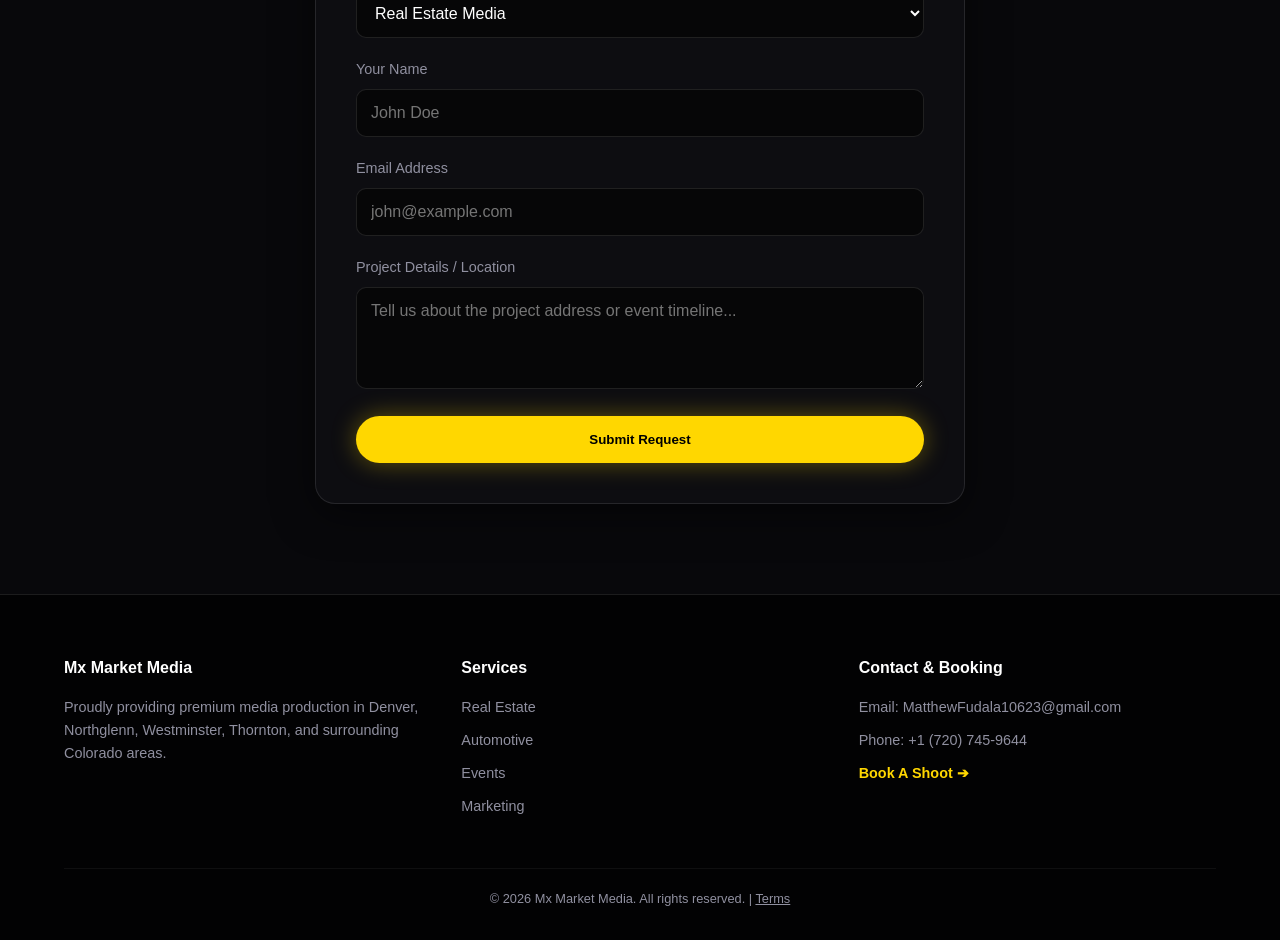
==== commit 4a9c9ff6: "Update index.html" ====
--- a/index.html
+++ b/index.html
@@ -138,7 +138,7 @@
         <span class="stars">★★★★★</span>
         <p class="testimonial-text">"Working with Mathew has been one of the best decisions I've made for my fitness content. From day one, he made the whole process easy and helped bring my vision to life. His attention to detail, creativity, and professionalism are on another level.
 
-He didn't just film videos he helped me get started with my gym content and gave me the confidence to put myself out there. You can tell he genuinely cares about the people he works with and wants to see them succeed.On top of being an incredible videographer, he's just an all-around great dude. If you're looking for someone who can create high-quality content and make the experience enjoyable, I can't recommend Mathew enough"</p>
+He didn't just film videos he helped me get started with my gym content and gave me the confidence to put myself out there. You can tell he genuinely cares about the people he works with and wants to see them succeed.On top of being an incredible videographer, he's just an all-around great dude. If you're looking for someone who can create high quality content and make the experience enjoyable, I can't recommend Mathew enough"</p>
         <span class="testimonial-author">- Adam, (Gym Coach)</span>
       </div>
      
--- a/style.css
+++ b/style.css
@@ -617,7 +617,7 @@
 .floating-booking-btn {
   position: fixed;
   /* This uses 'calc' to add extra space for iPhone home bars */
-  bottom: calc(80px + env(safe-area-inset-bottom)); 
+  bottom: calc(30px + env(safe-area-inset-bottom)); 
   right: 20px;
   z-index: 9999;
   width: 55px;
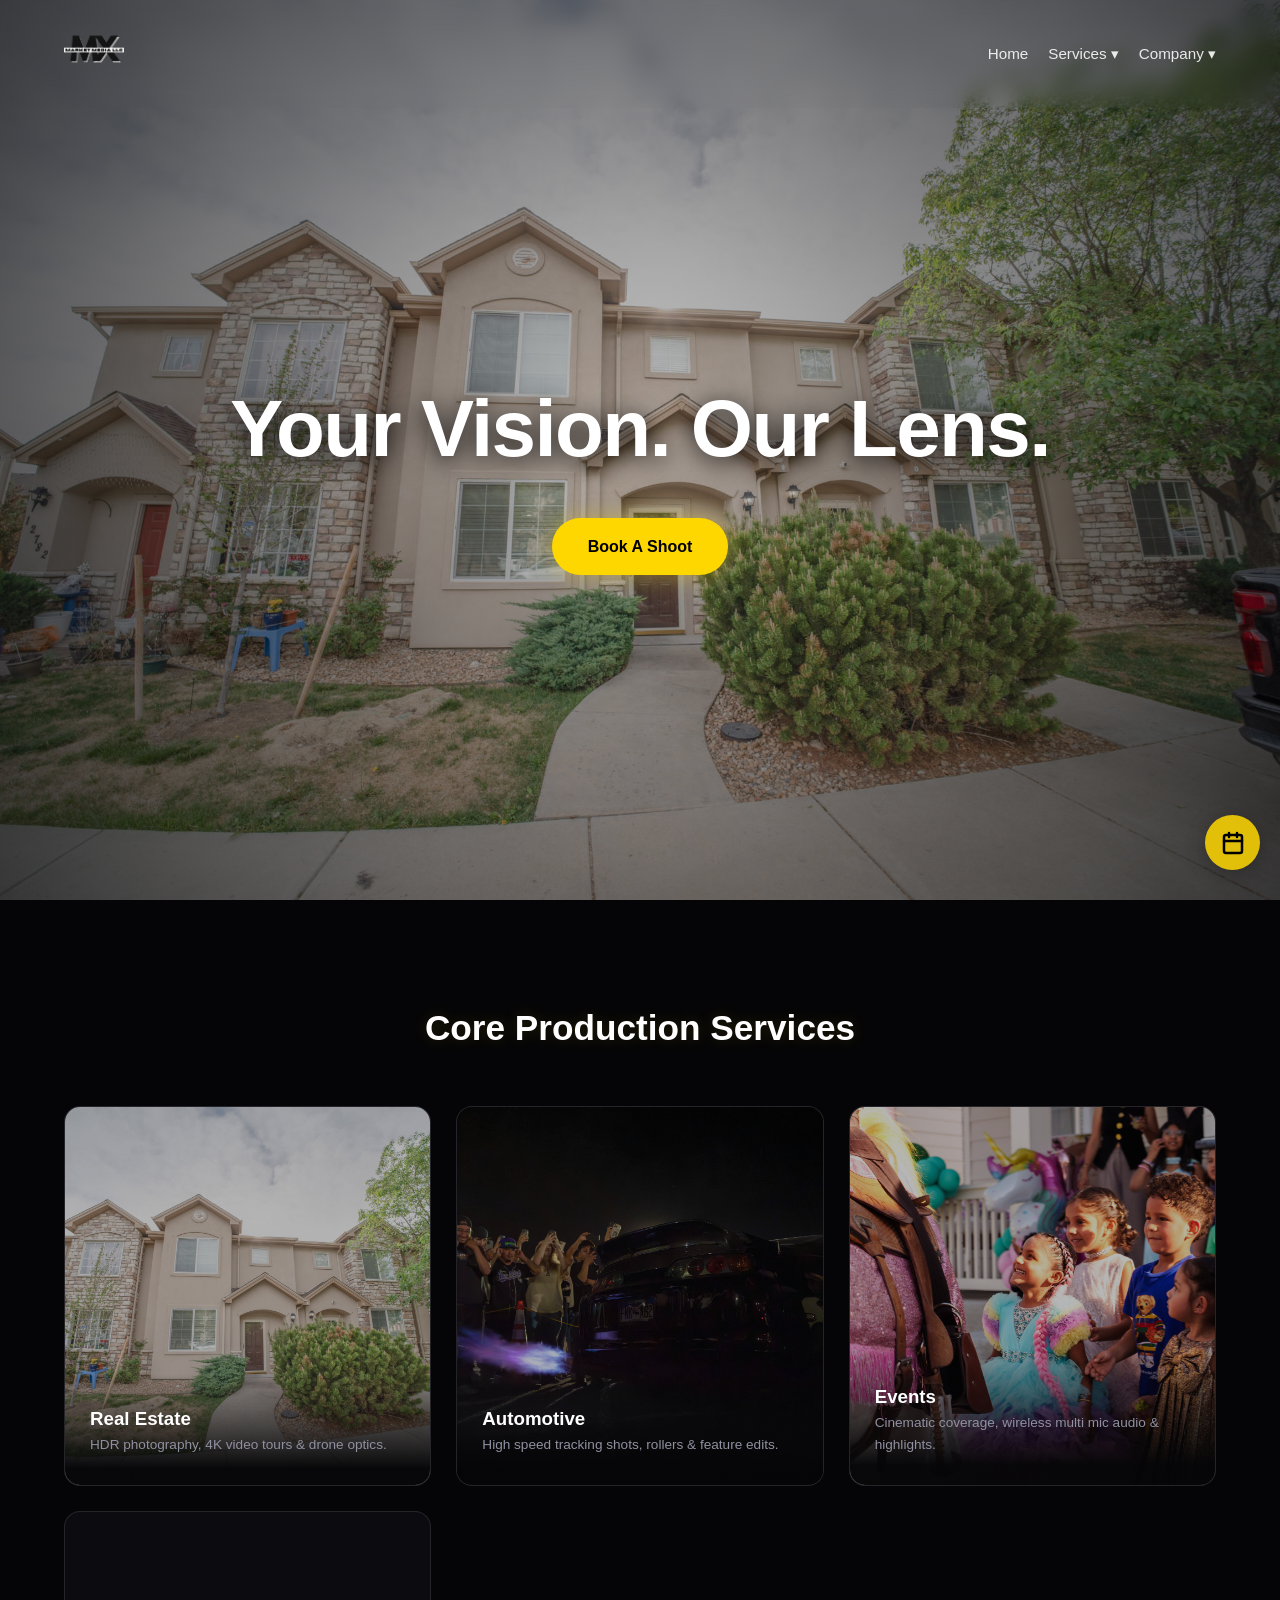
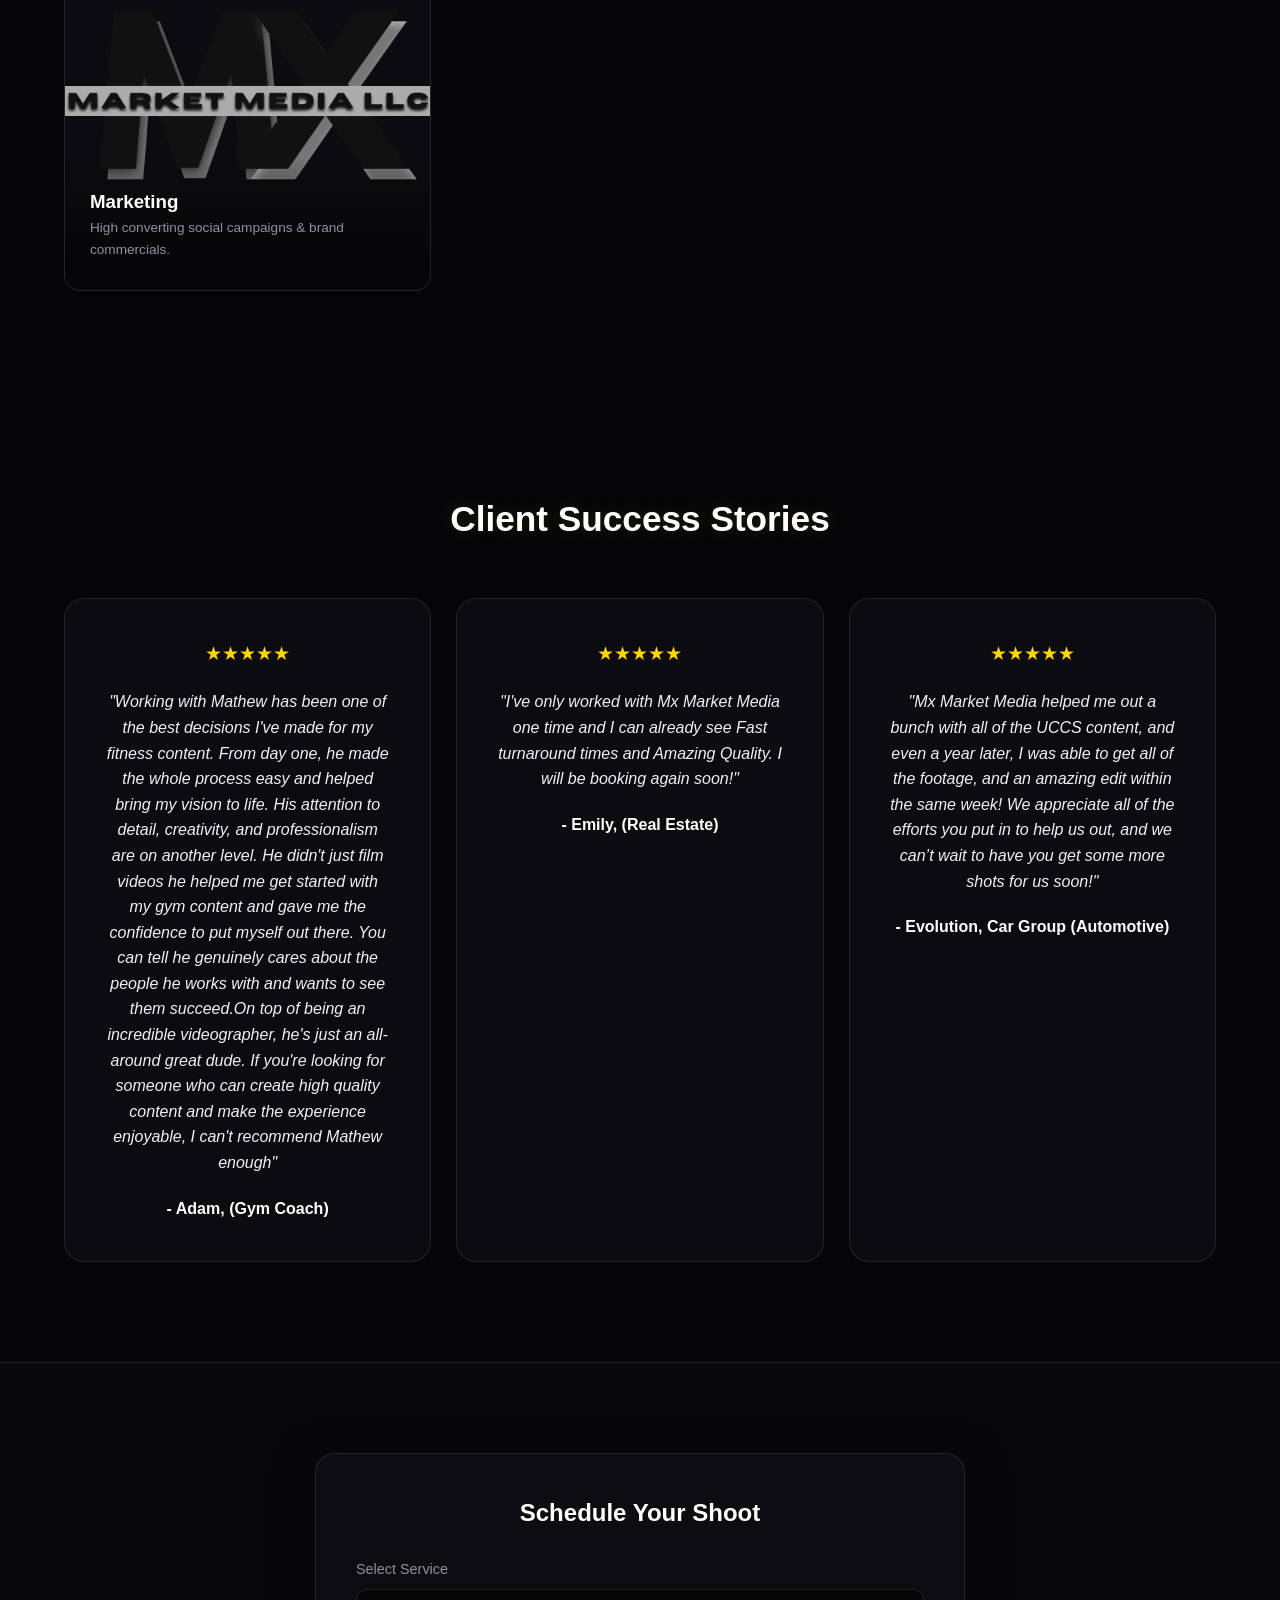
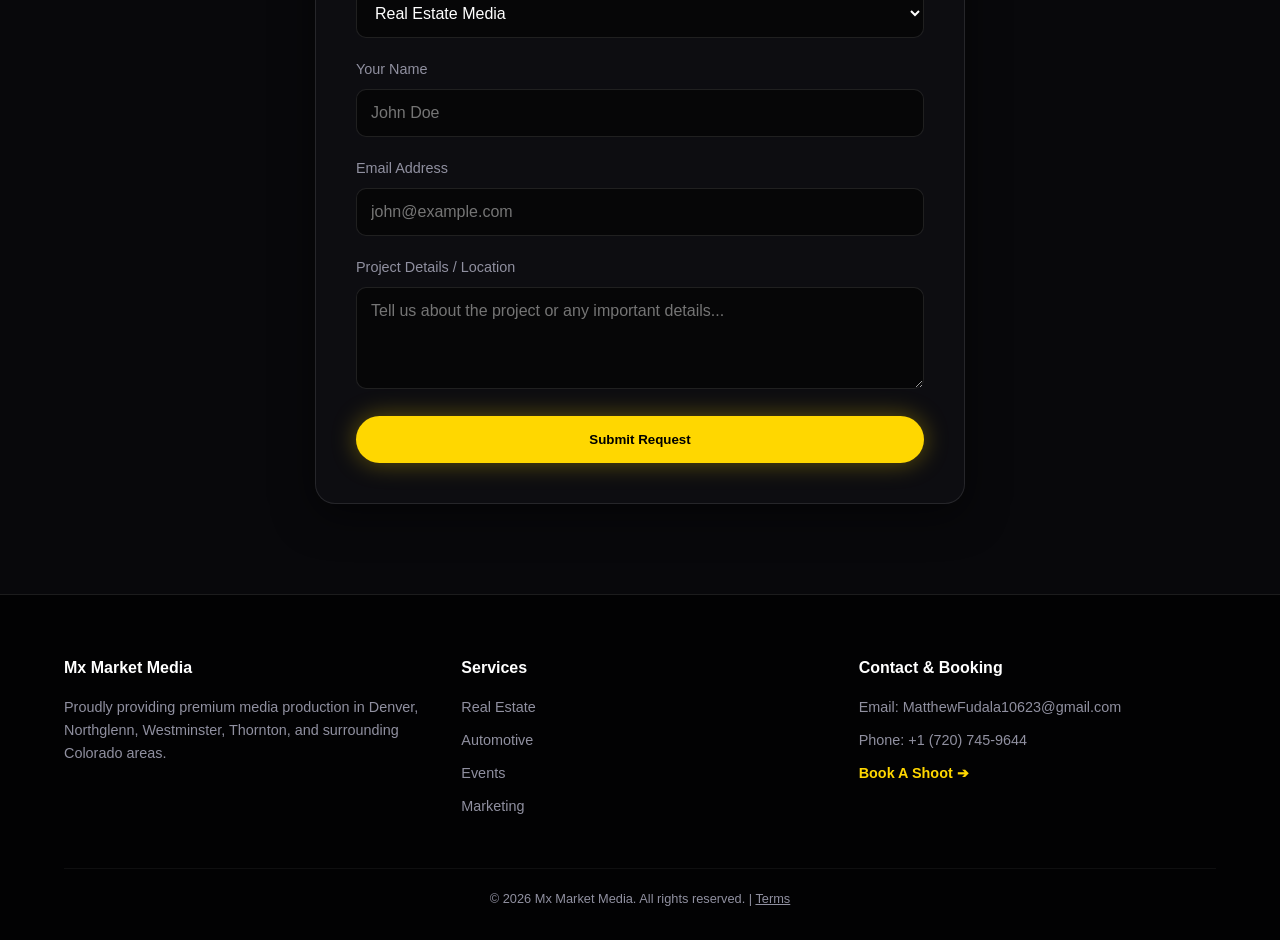
==== commit 95226733: "Update index.html" ====
--- a/index.html
+++ b/index.html
@@ -183,7 +183,7 @@
         </div>
         <div class="form-group">
           <label for="details">Project Details / Location</label>
-          <textarea id="details" name="details" rows="4" placeholder="Tell us about the project address or event timeline..."></textarea>
+          <textarea id="details" name="details" rows="4" placeholder="Tell us about the project or any important details..."></textarea>
         </div>
         <button type="submit" class="btn-gold" style="width: 100%;">Submit Request</button>
       </form>
--- a/style.css
+++ b/style.css
@@ -32,7 +32,7 @@
 }
 
 /* ==========================================
-   HEADER & DROPDOWN NAVIGATION (WITH FADE)
+   HEADER & DROPDOWN NAVIGATION (FIXED)
    ========================================== */
 header {
   position: fixed;
@@ -44,37 +44,31 @@
   justify-content: space-between;
   align-items: center;
   padding: 20px 5%;
+  /* Fix for iPhone Camera Cutout */
+  padding-top: calc(20px + env(safe-area-inset-top));
   background: transparent !important;
-  border-bottom: none !important;
-}
-
-/* THE MAGIC FADE: Dialed down to a gentle 6px blur so it's easy on the eyes */
+  pointer-events: auto; 
+}
+
+/* This creates the consistent blur top-to-bottom */
 header::before {
   content: "";
   position: absolute;
   top: 0;
   left: 0;
   width: 100%;
-  height: 140%; 
+  height: 100%; 
   z-index: -1;
-  -webkit-backdrop-filter: blur(6px) saturate(110%);
-  backdrop-filter: blur(6px) saturate(110%);
-  -webkit-mask-image: linear-gradient(to bottom, black 55%, transparent 100%);
-  mask-image: linear-gradient(to bottom, black 55%, transparent 100%);
-}
-
-/* Increased Logo Size */
+  -webkit-backdrop-filter: blur(10px);
+  backdrop-filter: blur(10px);
+  /* Prevents the header from blocking clicks */
+  pointer-events: none; 
+}
+
 .site-logo {
-  height: 85px; 
+  height: 60px; /* Reduced slightly to fit better on mobile */
   width: auto;
   object-fit: contain;
-  filter: drop-shadow(0 0 8px rgba(0,0,0,0.8));
-  transition: filter 0.3s ease, transform 0.3s ease;
-}
-
-.site-logo:hover {
-  filter: drop-shadow(0 0 12px var(--gold-glow));
-  transform: scale(1.02);
 }
 
 nav {
@@ -87,39 +81,31 @@
   color: rgba(255, 255, 255, 0.88) !important;
   font-size: 0.95rem;
   font-weight: 500;
-  text-shadow: 0 1px 6px rgba(0, 0, 0, 0.9);
-  transition: all 0.2s ease;
   cursor: pointer;
   display: flex;
   align-items: center;
   gap: 4px;
 }
 
-nav a:hover, nav a.active, .dropdown:hover .dropbtn, .dropdown.active .dropbtn {
-  color: var(--accent-gold) !important;
-  text-shadow: 0 0 10px var(--gold-glow);
-}
-
-/* Vertical Dropdown Menu */
 .dropdown {
   position: relative;
   display: inline-block;
+  pointer-events: auto; /* Ensure dropdown is clickable */
 }
 
 .dropdown-content {
   display: none;
   position: absolute;
-  top: calc(100% + 15px);
+  top: 100%;
   left: 50%;
   transform: translateX(-50%);
   background: rgba(10, 10, 14, 0.98);
   backdrop-filter: blur(12px);
-  -webkit-backdrop-filter: blur(12px);
   min-width: 200px;
   border: 1px solid var(--glass-border);
   border-radius: 12px;
   padding: 8px 0;
-  box-shadow: 0 15px 35px rgba(0,0,0,0.9), 0 0 20px rgba(255, 215, 0, 0.15);
+  box-shadow: 0 15px 35px rgba(0,0,0,0.9);
   z-index: 10000;
   flex-direction: column;
 }
@@ -128,22 +114,9 @@
   color: var(--text-main) !important;
   padding: 12px 20px;
   display: block;
-  font-size: 0.9rem;
-  text-align: left;
-  white-space: nowrap;
-  border-bottom: 1px solid rgba(255, 255, 255, 0.04);
-}
-
-.dropdown-content a:last-child {
-  border-bottom: none;
-}
-
-.dropdown-content a:hover {
-  background: rgba(255, 215, 0, 0.15);
-  color: var(--accent-gold) !important;
-}
-
-.dropdown:hover .dropdown-content,
+}
+
+.dropdown:hover .dropdown-content, 
 .dropdown.active .dropdown-content {
   display: flex;
 }
@@ -635,3 +608,19 @@
      border: 1px solid rgba(255, 255, 255, 0.3);;
 }
 
+
+
+
+
+/* --- Dropdown Click Fix --- */
+.dropdown {
+  position: relative;
+  display: inline-block;
+  z-index: 10001; /* Higher than header and hero */
+}
+
+.dropdown-content {
+  z-index: 10002; /* Ensures it's always the top layer */
+}
+
+
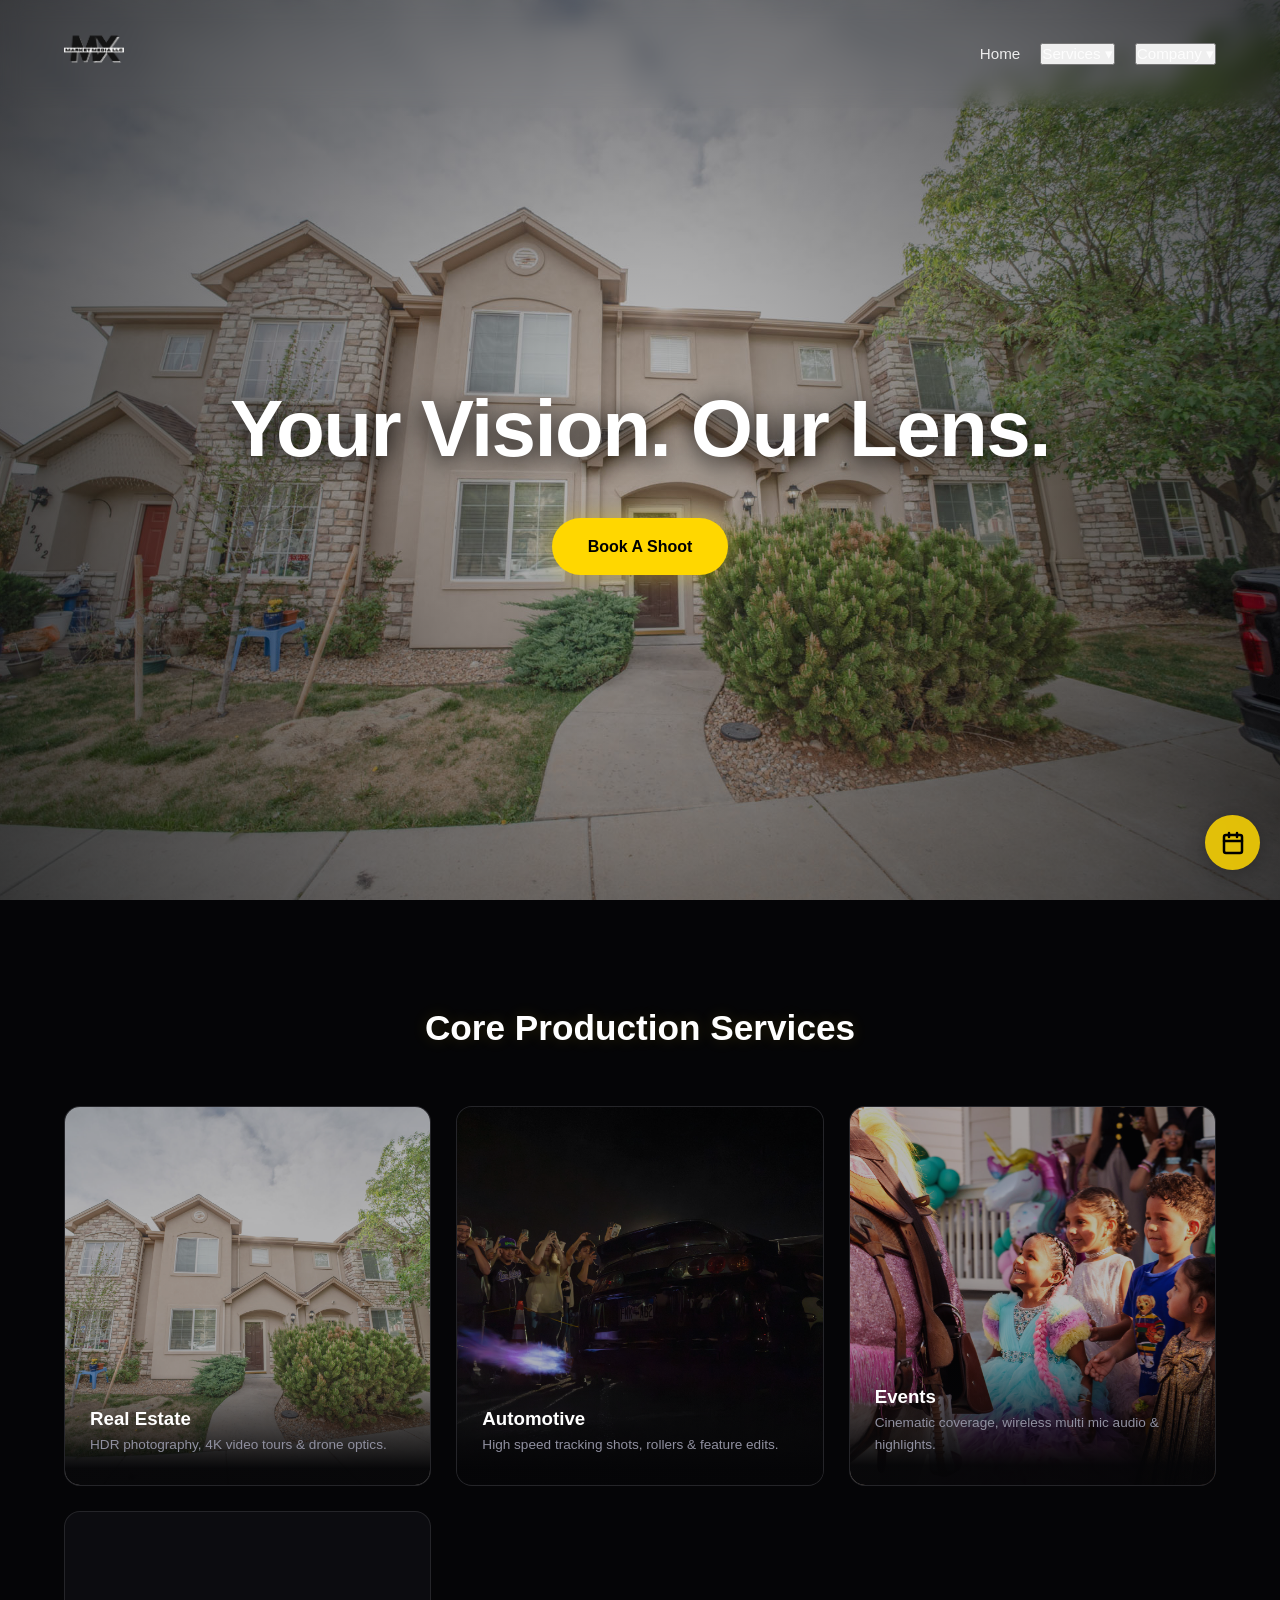
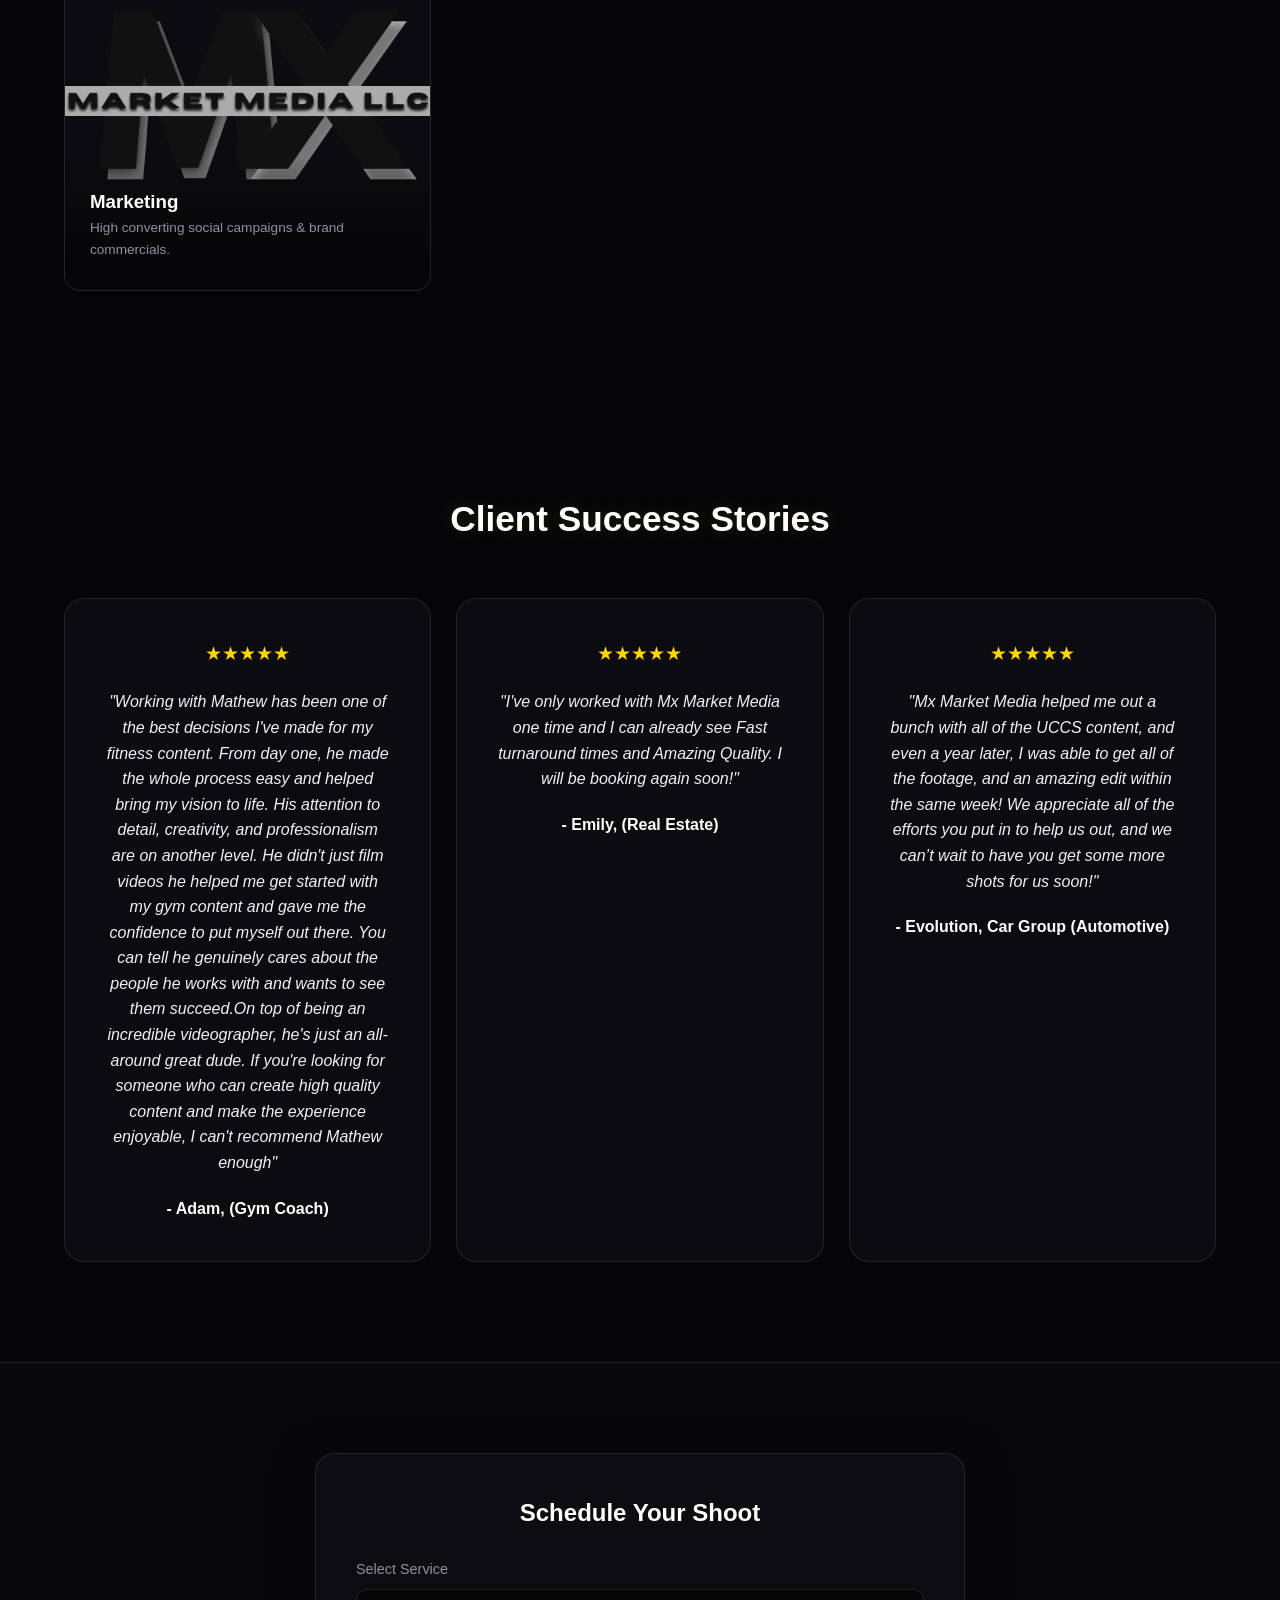
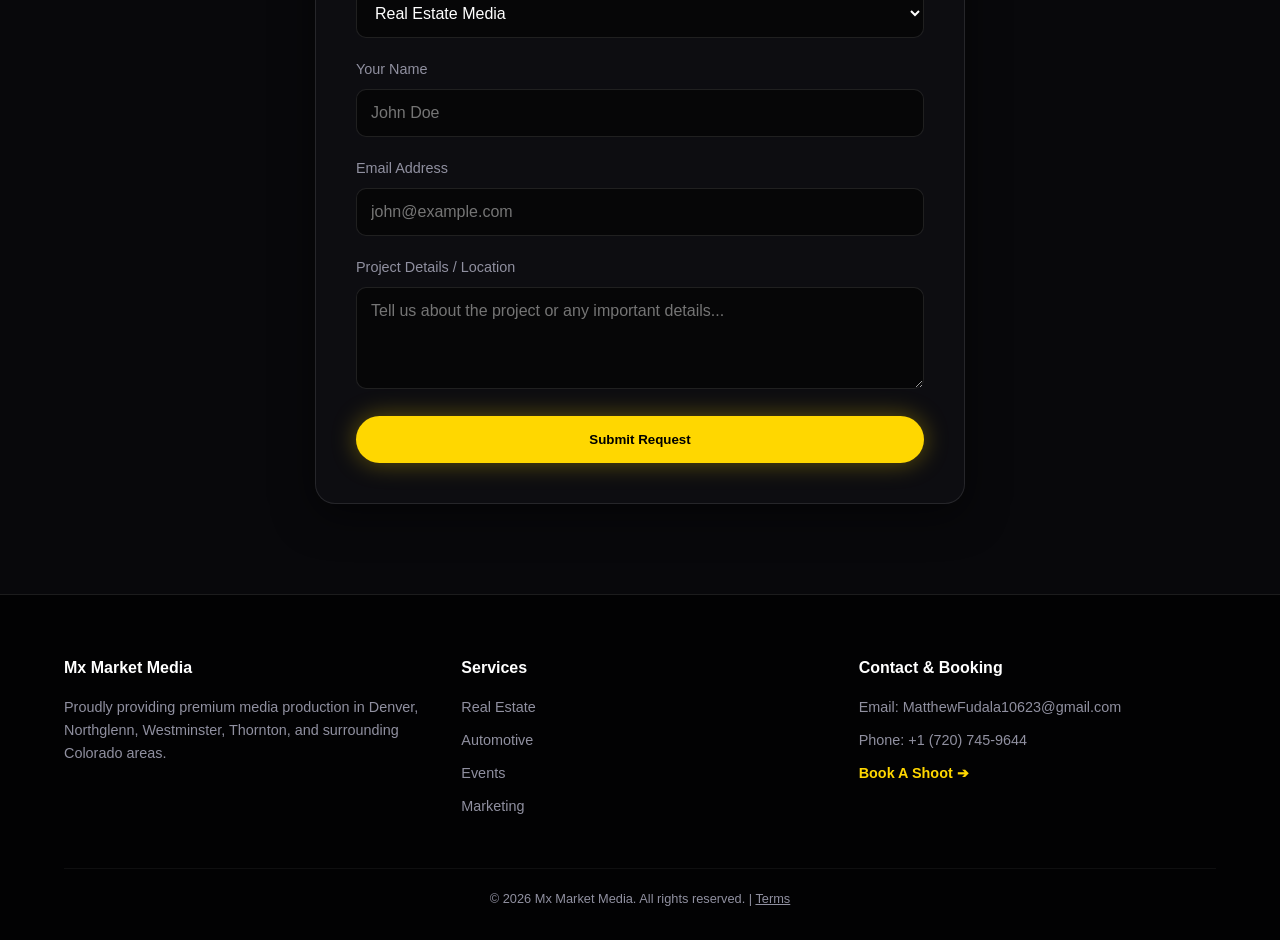
==== commit 07f5fa81: "Update index.html" ====
--- a/index.html
+++ b/index.html
@@ -53,27 +53,27 @@
       <img src="images/logo.png" alt="Mx Market Media" class="site-logo" onerror="this.onerror=null; this.src='images/logo.webp';" />
     </a>
        <nav>
-      <a href="index.html" class="active">Home</a>
-      
-      <div class="dropdown" id="servicesDropdown">
-        <span class="dropbtn">Services ▾</span>
-        <div class="dropdown-content">
-          <a href="real-estate.html">Real Estate</a>
-          <a href="automotive.html">Automotive</a>
-          <a href="events.html">Events</a>
-          <a href="marketing.html">Marketing</a>
-        </div>
-      </div>
-
-      <div class="dropdown" id="companyDropdown">
-        <span class="dropbtn">Company ▾</span>
-        <div class="dropdown-content">
-          <a href="about.html">About</a>
-          <a href="gear.html">Gear</a>
-          <a href="terms.html">Terms & Conditions</a>
-        </div>
-      </div>
-    </nav>
+  <a href="index.html" class="active">Home</a>
+  
+  <div class="dropdown" id="servicesDropdown">
+    <button class="dropbtn" onclick="this.parentElement.classList.toggle('active'); event.stopPropagation();">Services ▾</button>
+    <div class="dropdown-content">
+      <a href="real-estate.html">Real Estate</a>
+      <a href="automotive.html">Automotive</a>
+      <a href="events.html">Events</a>
+      <a href="marketing.html">Marketing</a>
+    </div>
+  </div>
+
+  <div class="dropdown" id="companyDropdown">
+    <button class="dropbtn" onclick="this.parentElement.classList.toggle('active'); event.stopPropagation();">Company ▾</button>
+    <div class="dropdown-content">
+      <a href="about.html">About</a>
+      <a href="gear.html">Gear</a>
+      <a href="terms.html">Terms & Conditions</a>
+    </div>
+  </div>
+</nav>
 
   </header>
 
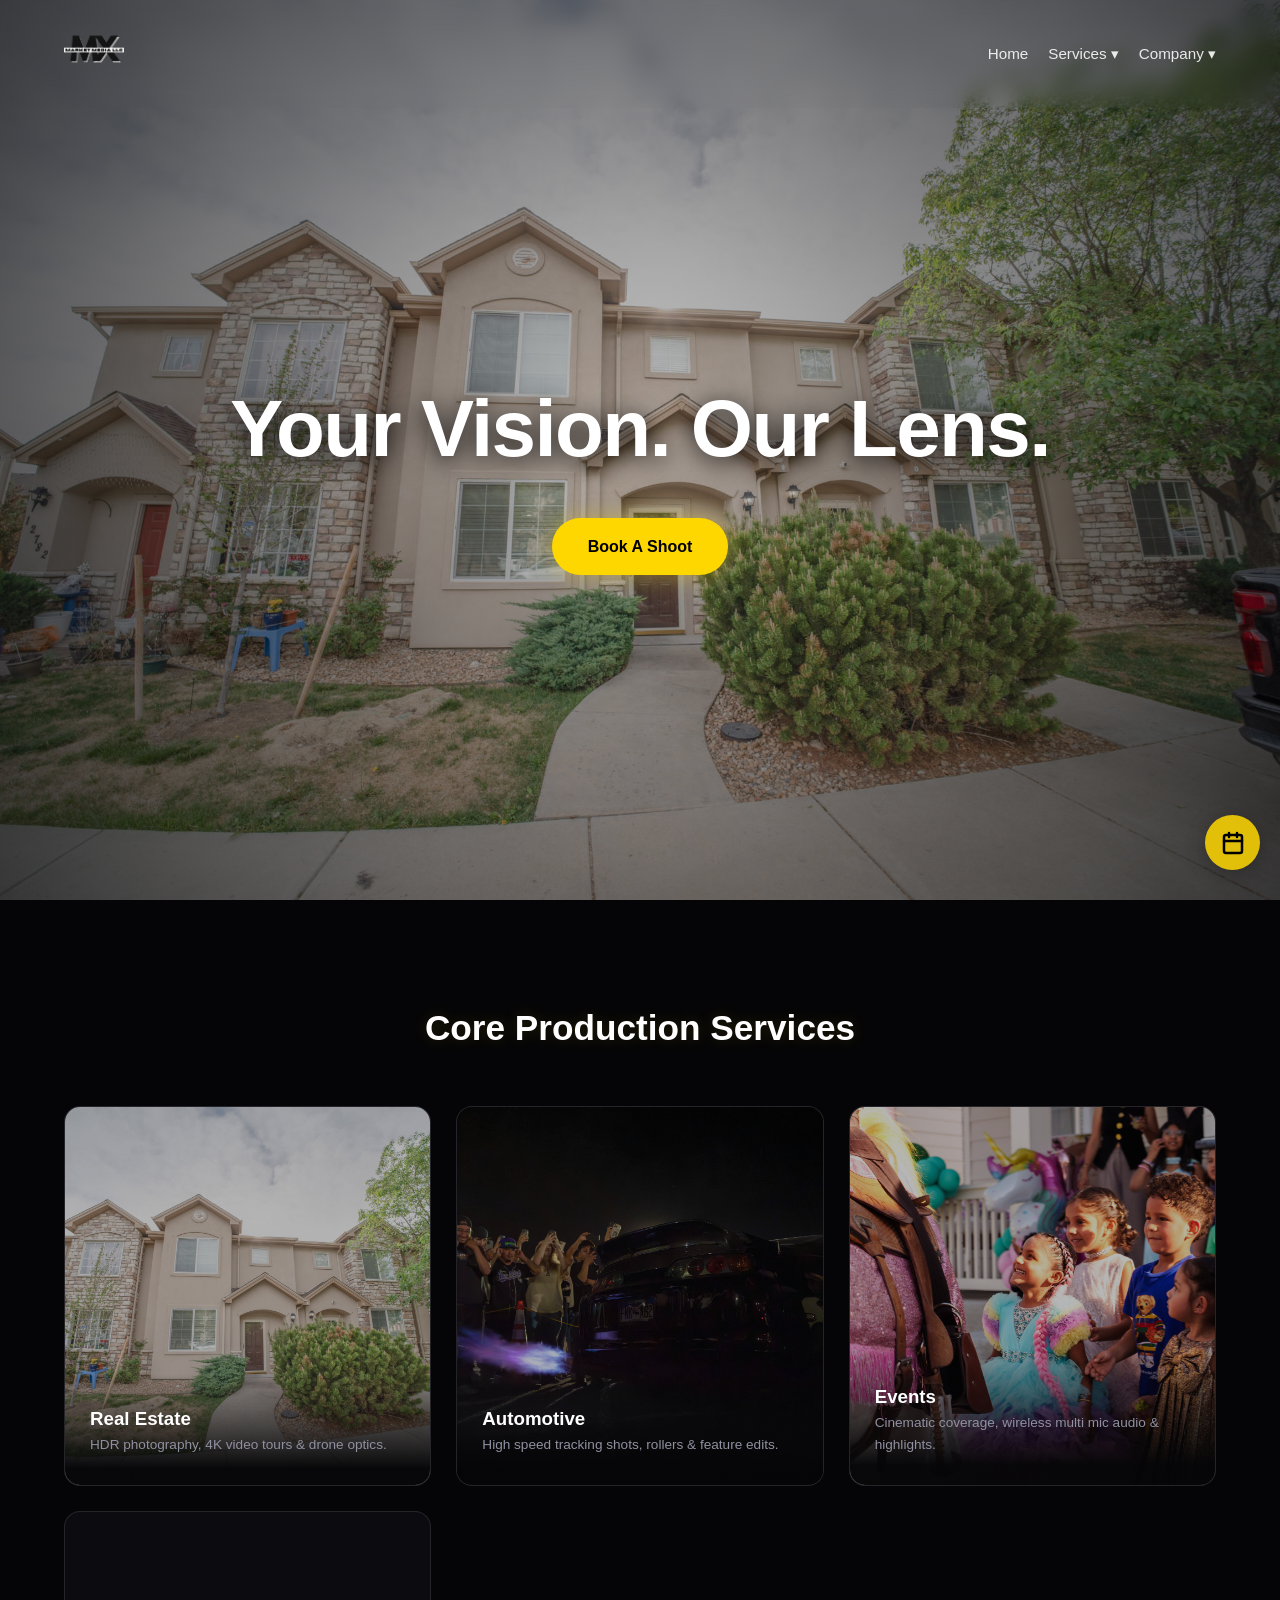
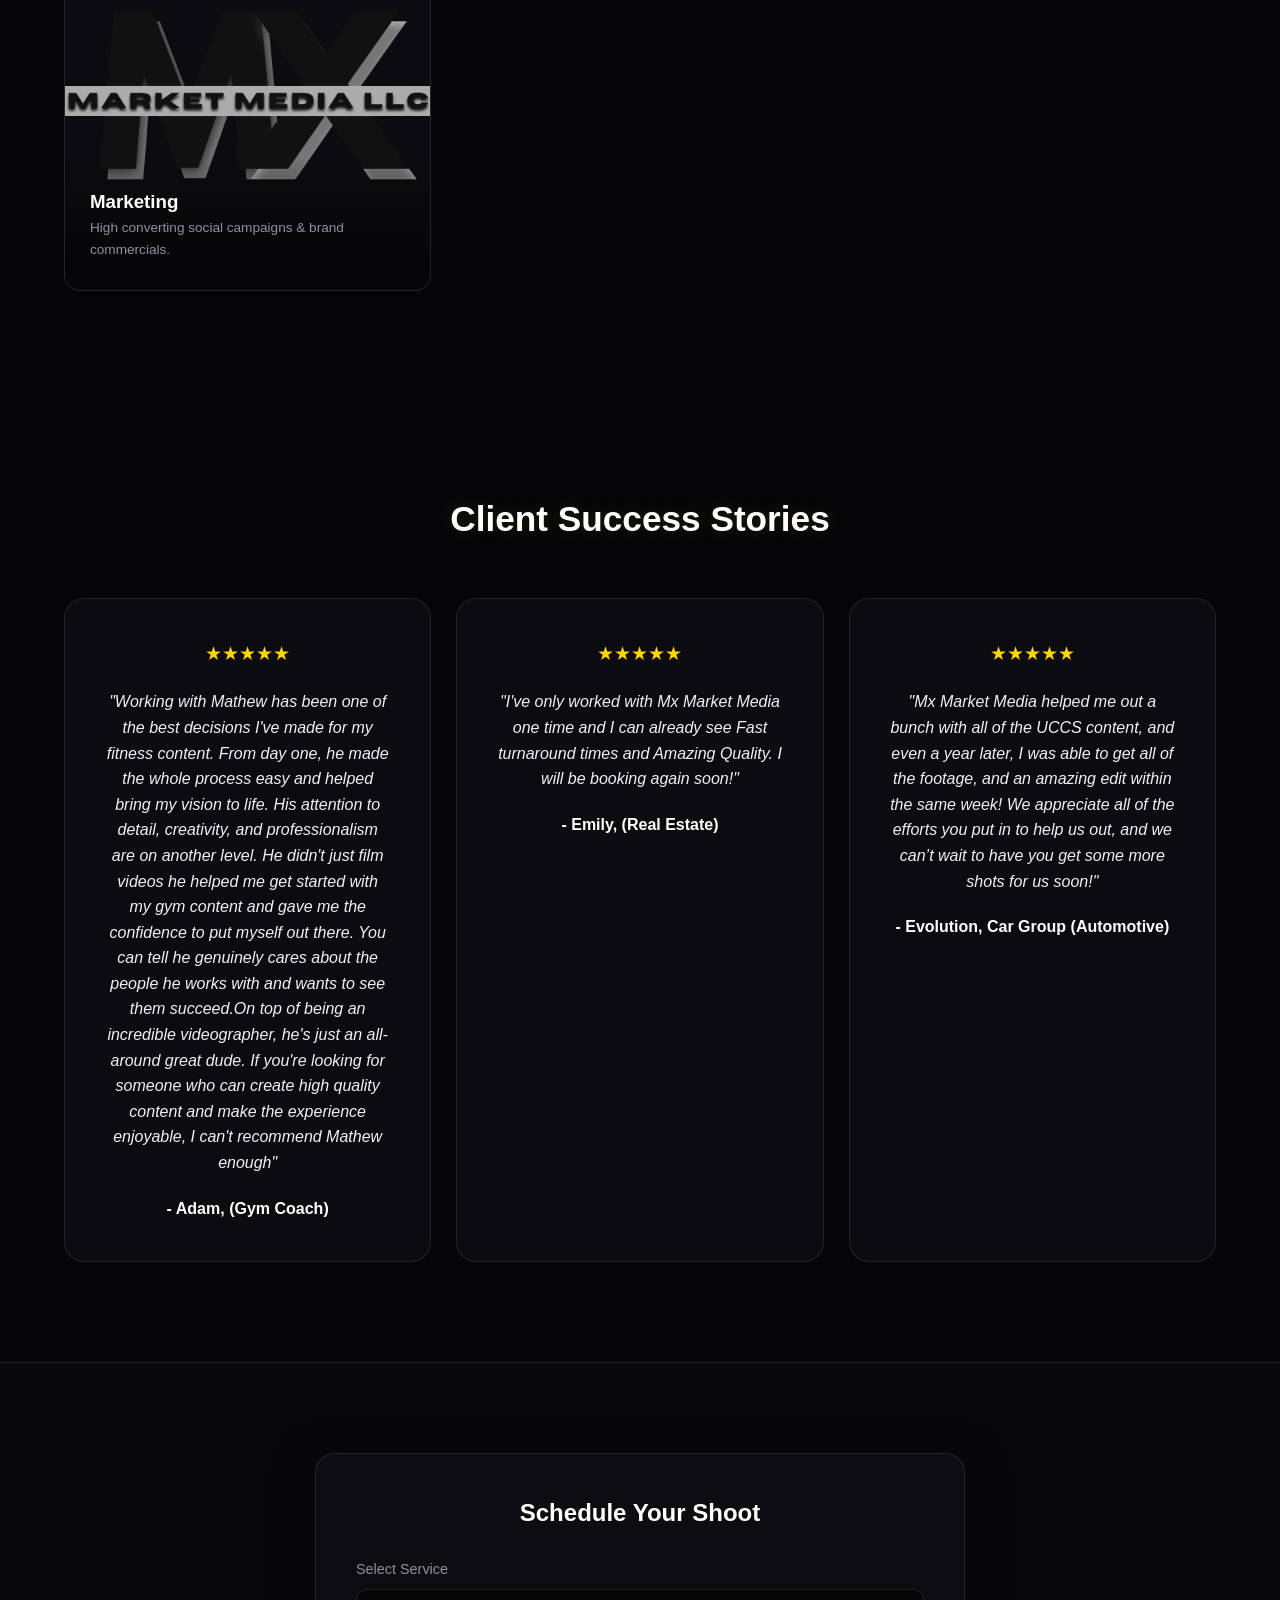
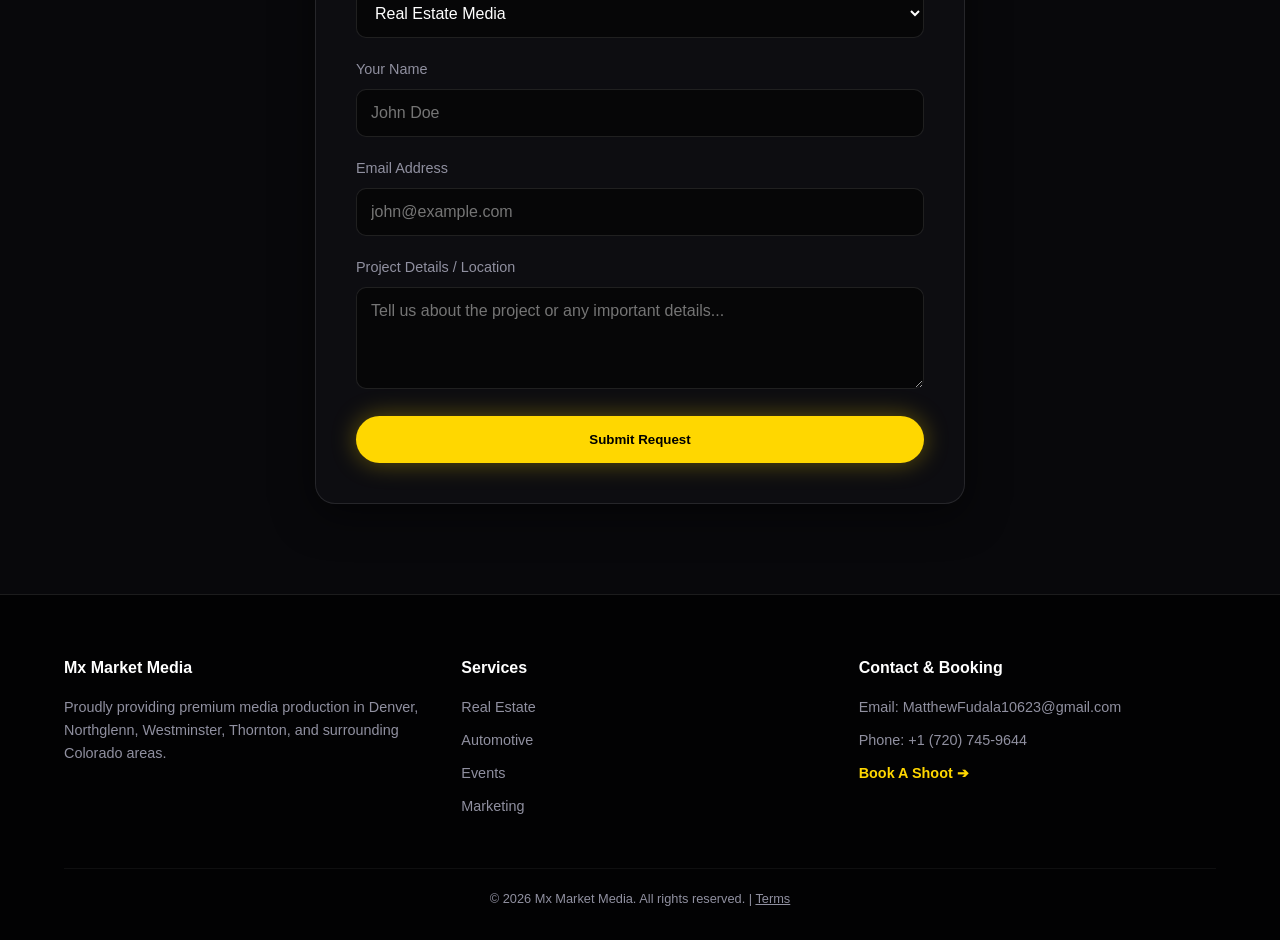
==== commit bb1f87ec: "Update index.html" ====
--- a/index.html
+++ b/index.html
@@ -228,14 +228,18 @@
   <script src="https://assets.calendly.com/assets/external/widget.js" type="text/javascript" async></script>
 
   <script>
-    document.addEventListener('DOMContentLoaded', () => {
-      // Highlight Active Tab
-      const currentPath = window.location.pathname.split("/").pop() || 'index.html';
-      document.querySelectorAll('nav a').forEach(link => {
-        if (link.getAttribute('href') === currentPath) link.classList.add('active-link');
+  // Close dropdowns when clicking outside
+  document.addEventListener('click', function(event) {
+    if (!event.target.matches('.dropbtn')) {
+      var dropdowns = document.querySelectorAll('.dropdown');
+      dropdowns.forEach(function(openDropdown) {
+        if (openDropdown.classList.contains('active')) {
+          openDropdown.classList.remove('active');
+        }
       });
-    });
-  </script>
+    }
+  });
+</script>
 
 </body>
 </html>
--- a/style.css
+++ b/style.css
@@ -612,15 +612,44 @@
 
 
 
-/* --- Dropdown Click Fix --- */
+
+
+
+
+
+
+
+
+
+
+
+/* Fix button styling for the new dropdown triggers */
+.dropbtn {
+  background: none;
+  border: none;
+  cursor: pointer;
+  padding: 0;
+  outline: none;
+}
+
+/* Ensure the header and dropdowns are always on top */
+header {
+  position: fixed;
+  top: 0;
+  width: 100%;
+  z-index: 10000; /* Increased z-index */
+  padding-top: calc(20px + env(safe-area-inset-top));
+}
+
 .dropdown {
   position: relative;
   display: inline-block;
-  z-index: 10001; /* Higher than header and hero */
-}
-
-.dropdown-content {
-  z-index: 10002; /* Ensures it's always the top layer */
-}
-
-
+  z-index: 10001;
+}
+
+/* Close dropdown if clicking elsewhere */
+body {
+  cursor: pointer;
+}
+
+
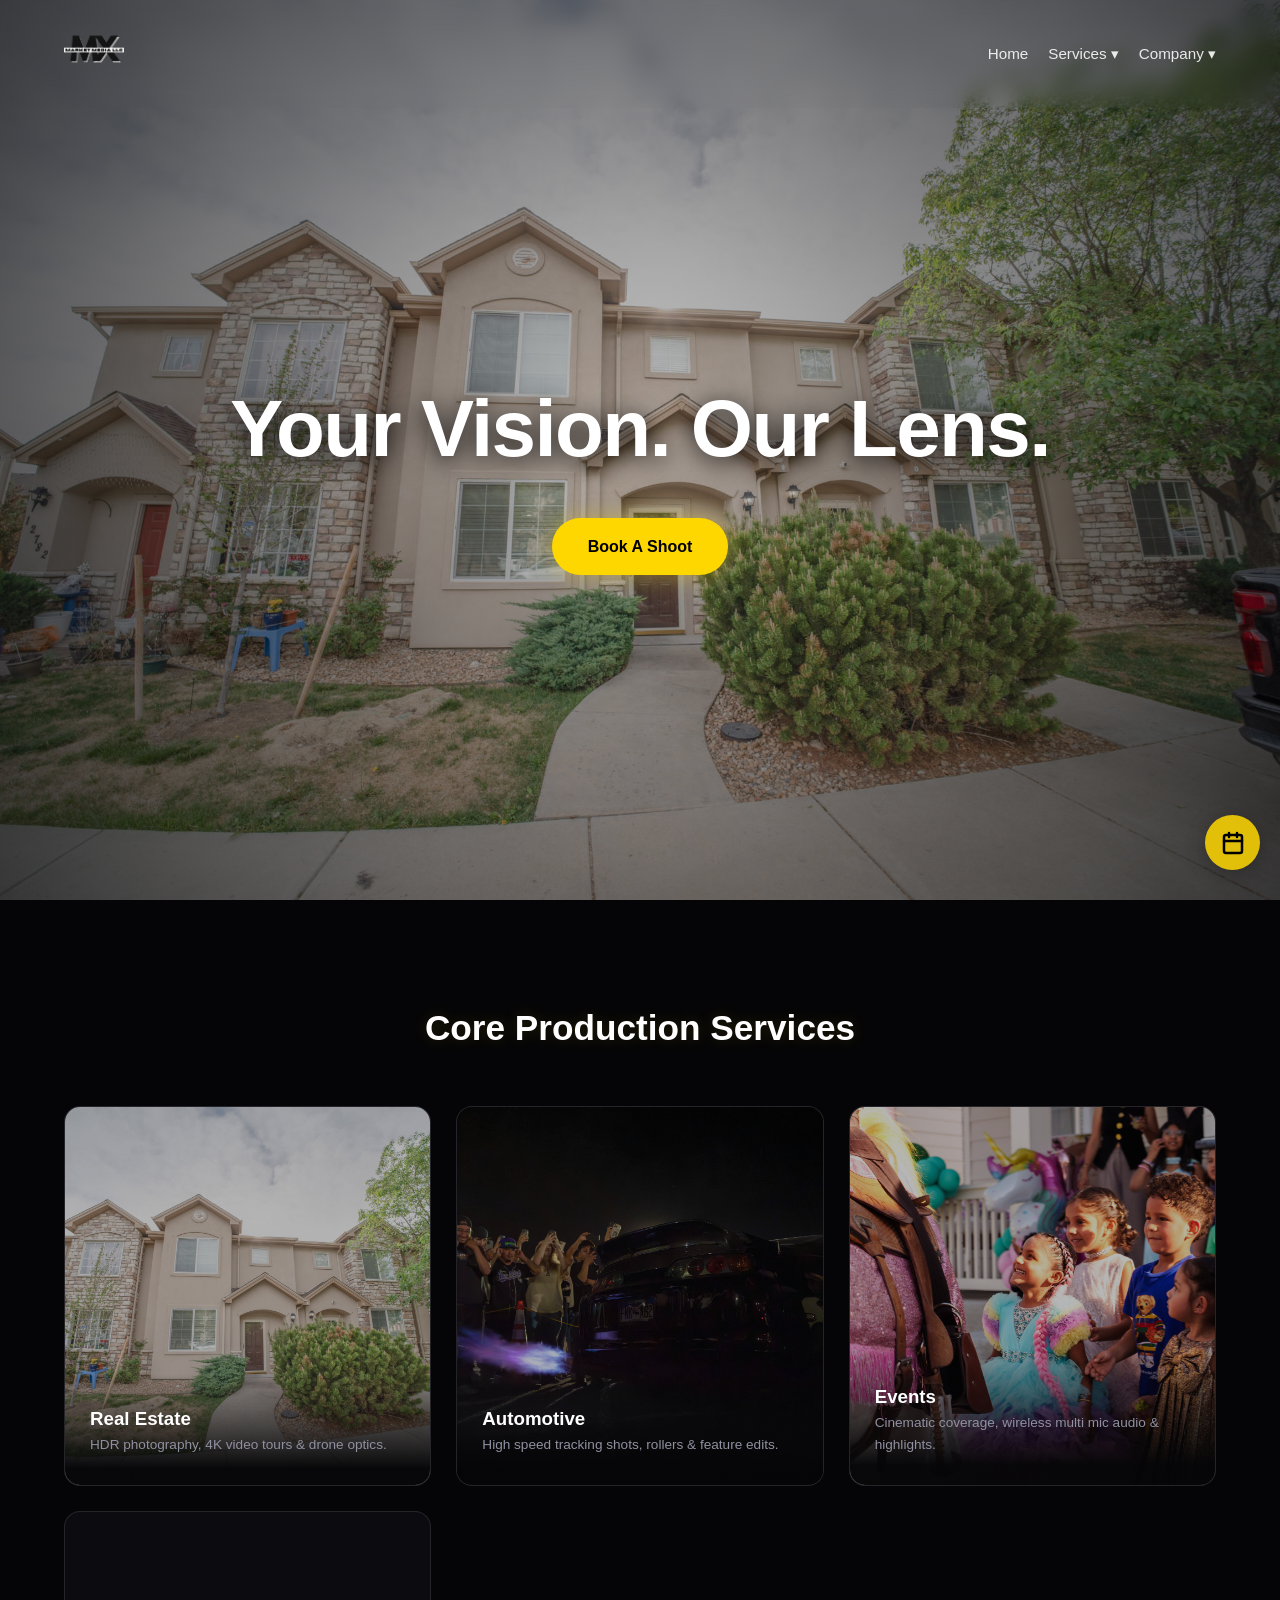
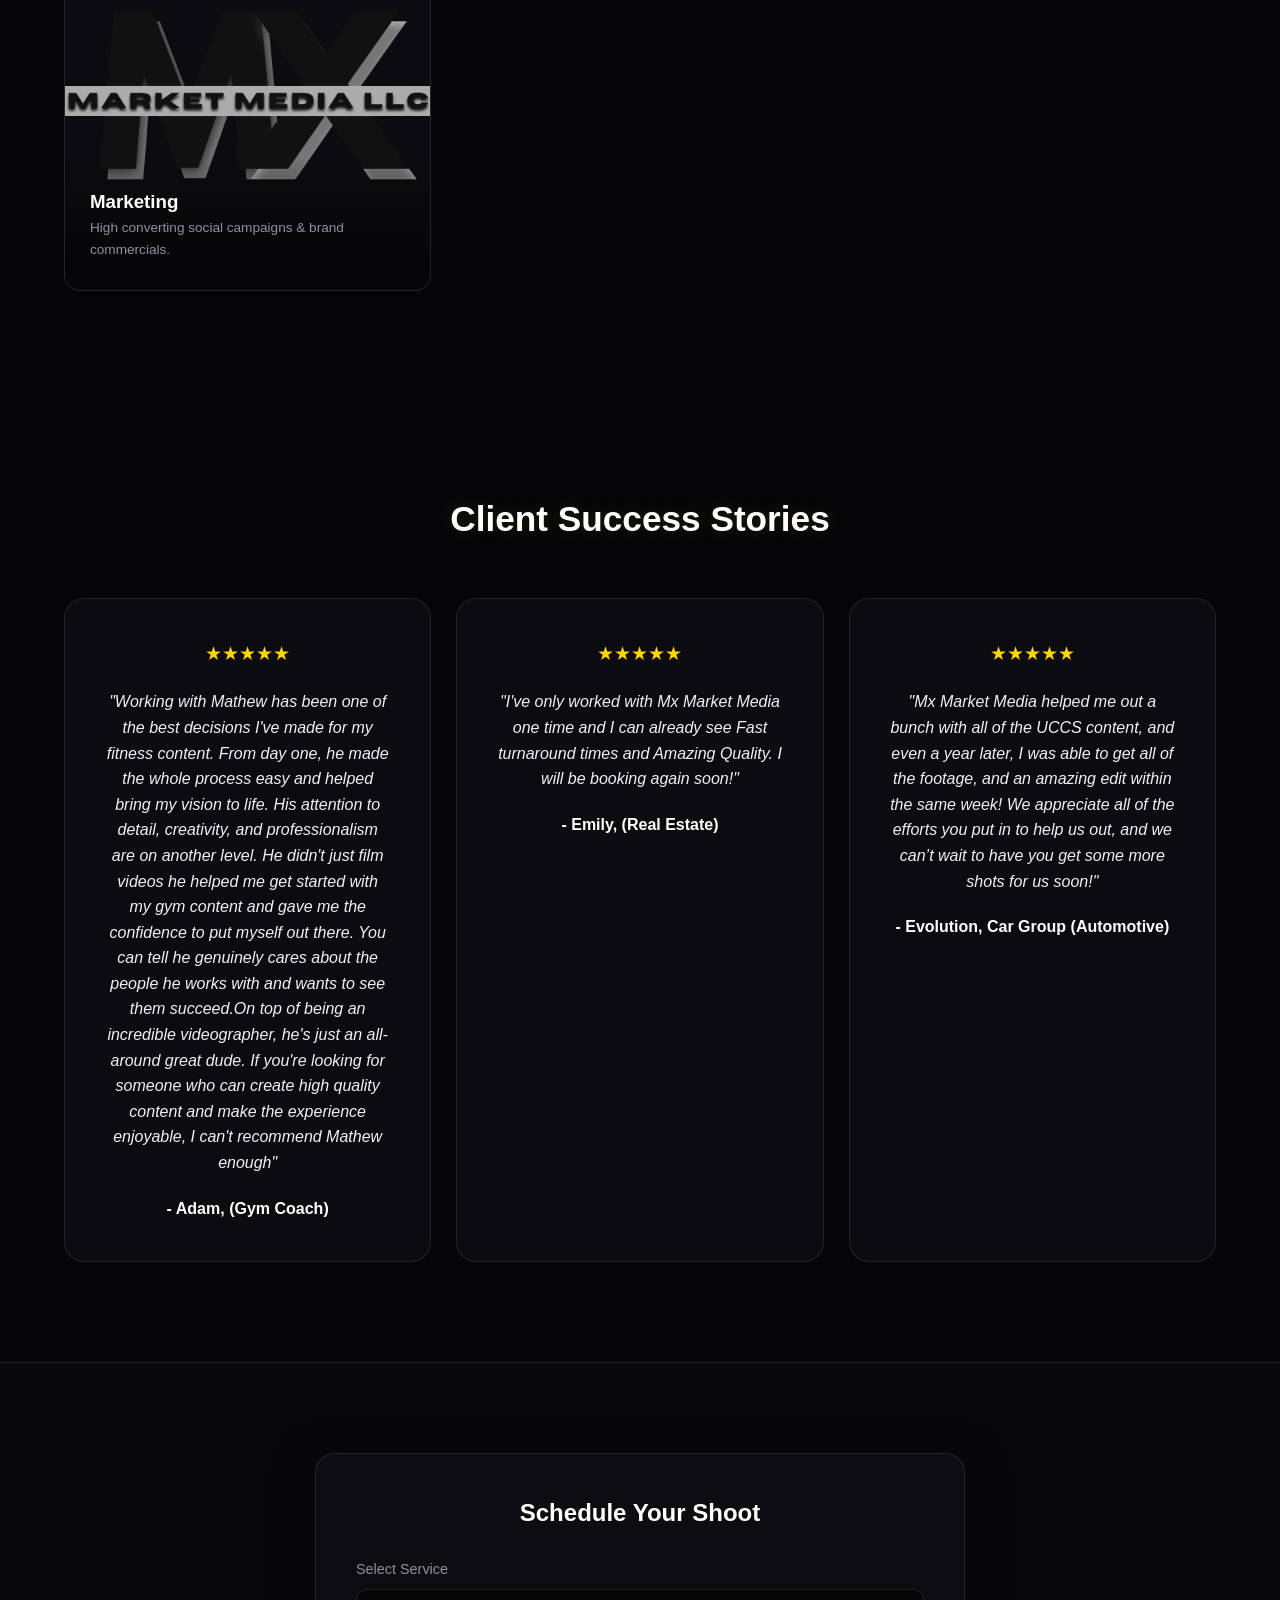
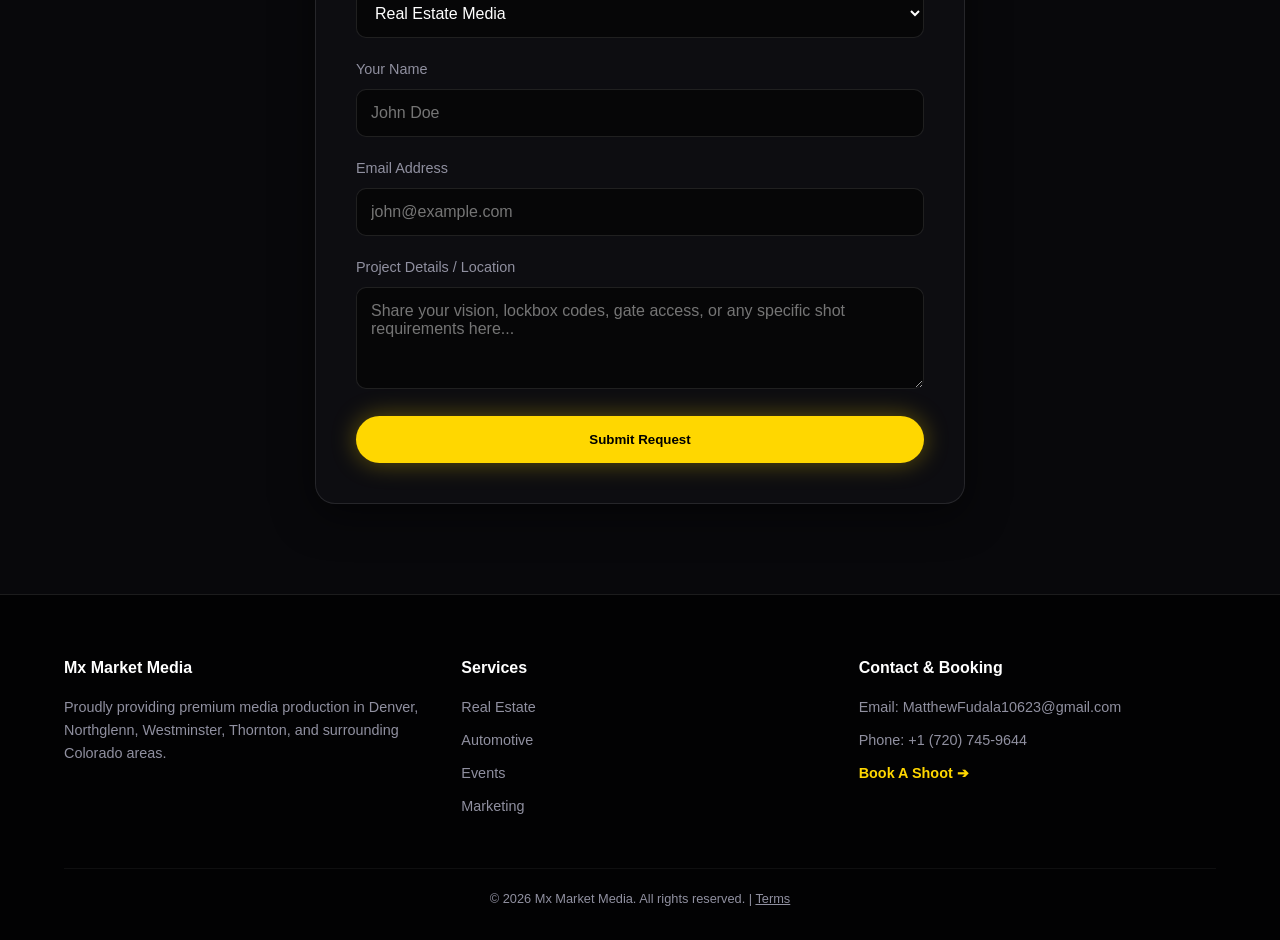
==== commit ac488469: "Update index.html" ====
--- a/index.html
+++ b/index.html
@@ -183,7 +183,7 @@
         </div>
         <div class="form-group">
           <label for="details">Project Details / Location</label>
-          <textarea id="details" name="details" rows="4" placeholder="Tell us about the project or any important details..."></textarea>
+          <textarea id="details" name="details" rows="4" placeholder="Share your vision, lockbox codes, gate access, or any specific shot requirements here..."></textarea>
         </div>
         <button type="submit" class="btn-gold" style="width: 100%;">Submit Request</button>
       </form>
